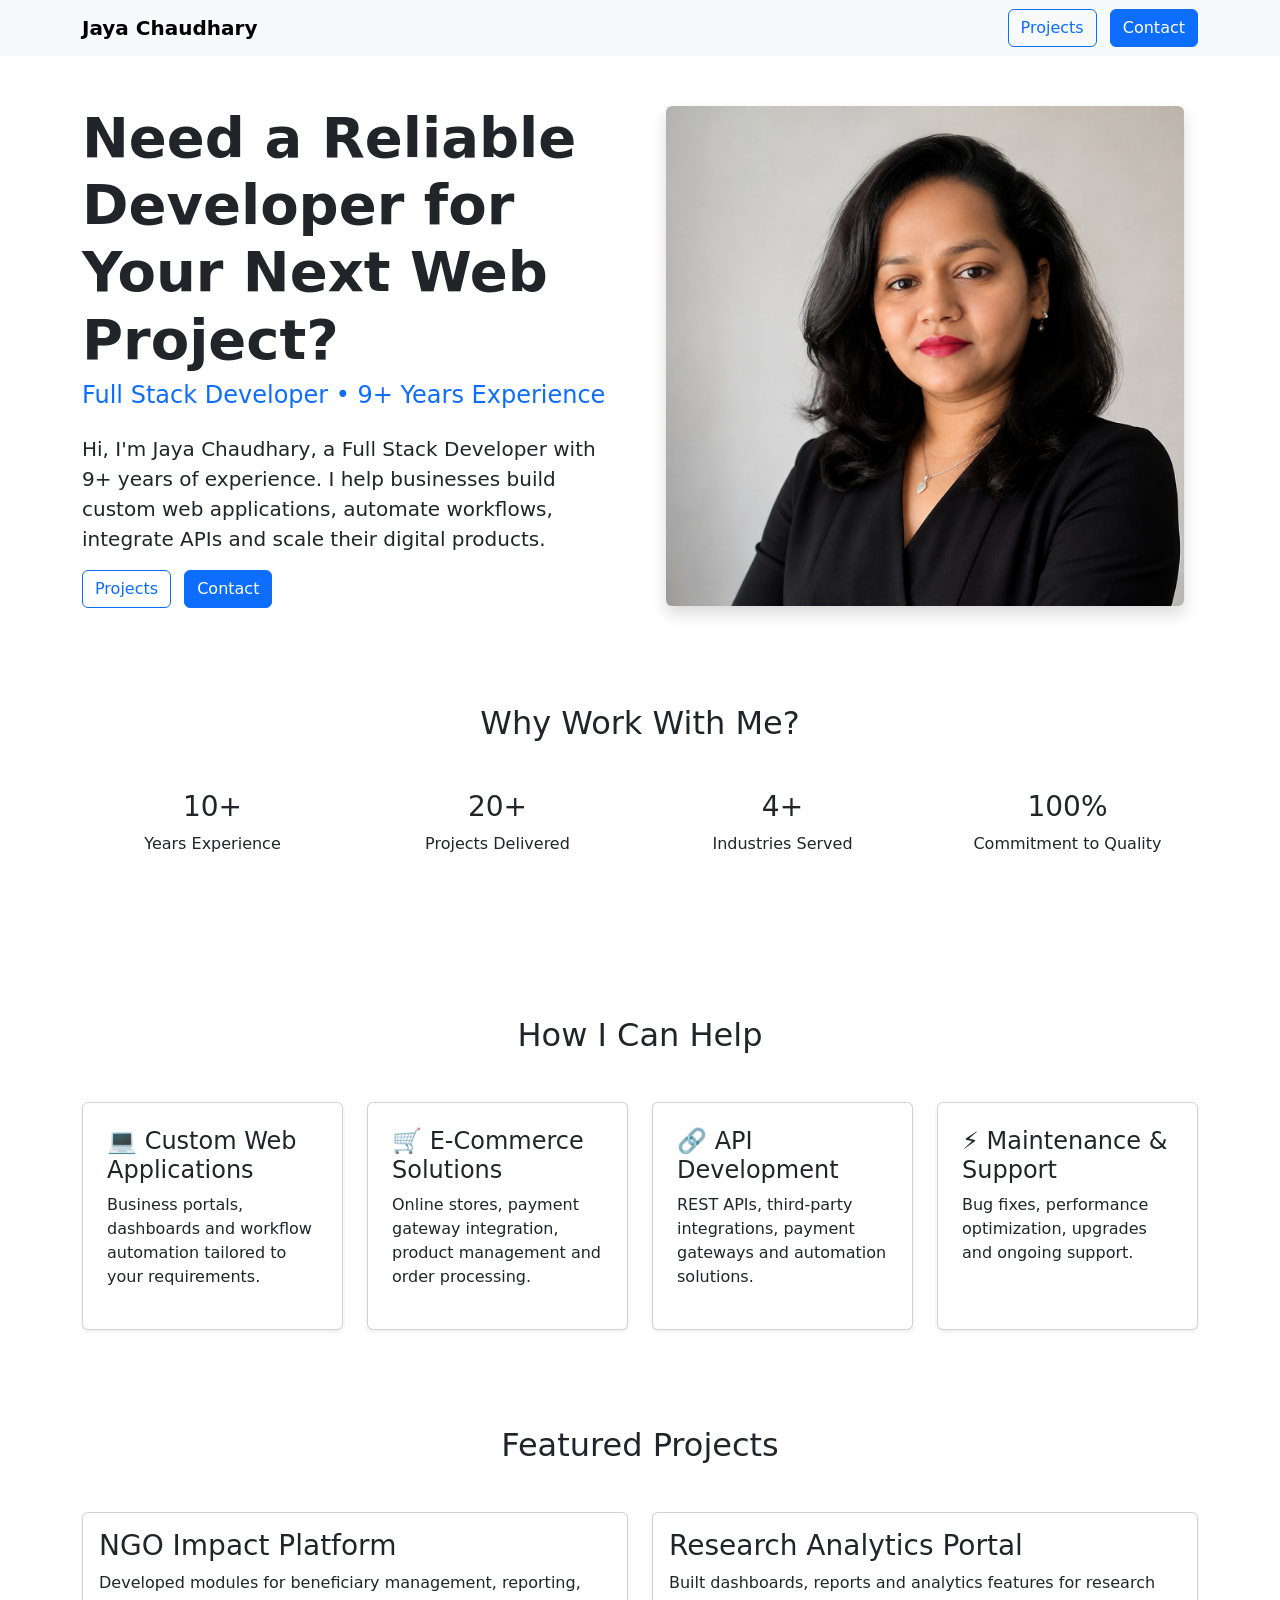
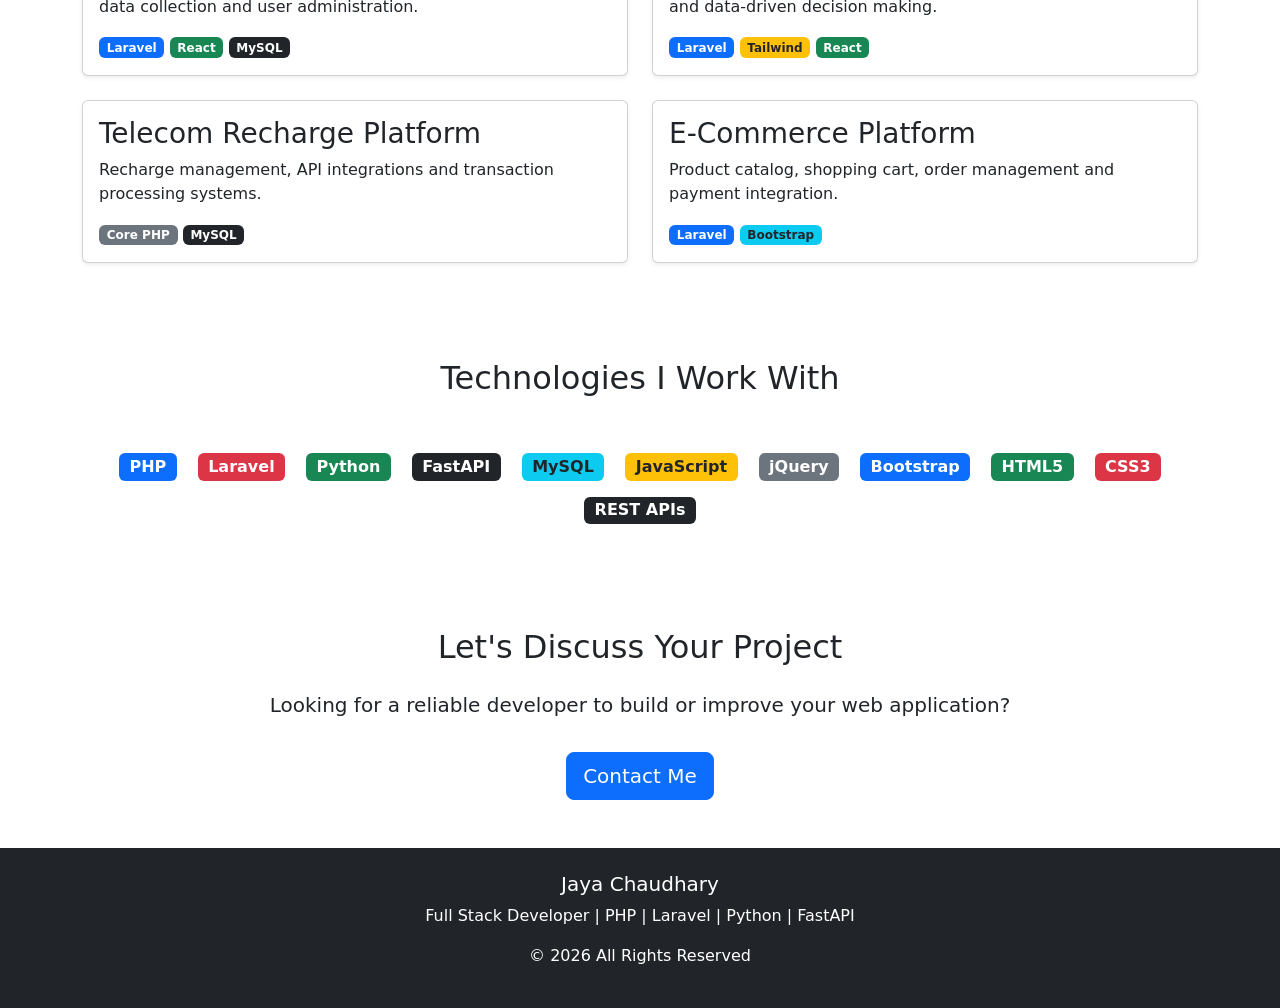
==== index.html @ efd4e8b3 "Update index.html" ====
<!DOCTYPE html>
<html>
<head>

    <title>Jaya Chaudhary</title>

    <link href="https://cdn.jsdelivr.net/npm/bootstrap@5.3.7/dist/css/bootstrap.min.css" rel="stylesheet">

</head>

<body>

<nav class="navbar navbar-expand-lg navbar-light bg-light">
    <div class="container">

        <a class="navbar-brand fw-bold" href="#">
            Jaya Chaudhary
        </a>

        <div>
            <a class="btn btn-outline-primary me-2">
                Projects
            </a>

            <a class="btn btn-primary">
                Contact
            </a>
        </div>

    </div>
</nav>


<section class="container py-5">

    <div class="row align-items-center">

        <div class="col-md-6">

            <h1 class="display-4 fw-bold">
                Need a Reliable Developer for Your Next Web Project?
            </h1>
            <h4 class="text-primary mb-3">
                Full Stack Developer • 9+ Years Experience
            </h4>
            <p class="lead mt-4">
                Hi, I'm Jaya Chaudhary, a Full Stack Developer with 9+ years of experience.
                I help businesses build custom web applications, automate workflows,
                integrate APIs and scale their digital products.
            </p>

            <div>
            <a class="btn btn-outline-primary me-2" href="projects.html">Projects</a>
            <a class="btn btn-primary" href="https://wa.me/918285559359?text=Hello%20I%20want%20to%20connect" target="_blank">Contact</a>
        </div>

        </div>

        <div class="col-md-6 text-center">

            <img
                src="/images/profile-photo.png"
                class="img-fluid rounded shadow"
                style="max-height:500px;"
            >

        </div>

    </div>

</section>

<section class="container py-5">

    <h2 class="text-center mb-5">
        Why Work With Me?
    </h2>

    <div class="row text-center">

        <div class="col-md-3">
            <h3>10+</h3>
            <p>Years Experience</p>
        </div>

        <div class="col-md-3">
            <h3>20+</h3>
            <p>Projects Delivered</p>
        </div>

        <div class="col-md-3">
            <h3>4+</h3>
            <p>Industries Served</p>
        </div>

        <div class="col-md-3">
            <h3>100%</h3>
            <p>Commitment to Quality</p>
        </div>

    </div>

</section>

<section class="container py-5 mt-5">

    <h2 class="text-center mb-5">
        How I Can Help
    </h2>

    <div class="row g-4">

        <div class="col-md-3">
            <div class="card h-100 shadow-sm">
                <div class="card-body p-4">
                    <h4>💻 Custom Web Applications</h4>

                    <p>
                        Business portals, dashboards and workflow automation
                        tailored to your requirements.
                    </p>
                </div>
            </div>
        </div>

        <div class="col-md-3">
            <div class="card h-100 shadow-sm">
                <div class="card-body p-4">
                    <h4>🛒 E-Commerce Solutions</h4>

                    <p>
                        Online stores, payment gateway integration,
                        product management and order processing.
                    </p>
                </div>
            </div>
        </div>

        <div class="col-md-3">
            <div class="card h-100 shadow-sm">
                <div class="card-body p-4">
                    <h4>🔗 API Development</h4>

                    <p>
                        REST APIs, third-party integrations,
                        payment gateways and automation solutions.
                    </p>
                </div>
            </div>
        </div>

        <div class="col-md-3">
            <div class="card h-100 shadow-sm">
                <div class="card-body p-4">
                    <h4>⚡ Maintenance & Support</h4>

                    <p>
                        Bug fixes, performance optimization,
                        upgrades and ongoing support.
                    </p>
                </div>
            </div>
        </div>

    </div>

</section>

<section class="container py-5">

    <h2 class="text-center mb-5">
        Featured Projects
    </h2>

    <div class="row g-4">

        <div class="col-md-6">

            <div class="card shadow-sm h-100">

                <div class="card-body">

                    <h3>NGO Impact Platform</h3>

                    <p>
                        Developed modules for beneficiary management,
                        reporting, data collection and user administration.
                    </p>

                    <span class="badge bg-primary">Laravel</span>
                    <span class="badge bg-success">React</span>
                    <span class="badge bg-dark">MySQL</span>

                </div>

            </div>

        </div>

        <div class="col-md-6">

            <div class="card shadow-sm h-100">

                <div class="card-body">

                    <h3>Research Analytics Portal</h3>

                    <p>
                        Built dashboards, reports and analytics features
                        for research and data-driven decision making.
                    </p>

                    <span class="badge bg-primary">Laravel</span>
                    <span class="badge bg-warning text-dark">Tailwind</span>
                    <span class="badge bg-success">React</span>

                </div>

            </div>

        </div>

        <div class="col-md-6">

            <div class="card shadow-sm h-100">

                <div class="card-body">

                    <h3>Telecom Recharge Platform</h3>

                    <p>
                        Recharge management, API integrations
                        and transaction processing systems.
                    </p>

                    <span class="badge bg-secondary">Core PHP</span>
                    <span class="badge bg-dark">MySQL</span>

                </div>

            </div>

        </div>

        <div class="col-md-6">

            <div class="card shadow-sm h-100">

                <div class="card-body">

                    <h3>E-Commerce Platform</h3>

                    <p>
                        Product catalog, shopping cart,
                        order management and payment integration.
                    </p>

                    <span class="badge bg-primary">Laravel</span>
                    <span class="badge bg-info text-dark">Bootstrap</span>

                </div>

            </div>

        </div>

    </div>

</section>

<section class="container py-5">

    <h2 class="text-center mb-5">
        Technologies I Work With
    </h2>

    <div class="text-center">

        <span class="badge bg-primary fs-6 m-2">PHP</span>
        <span class="badge bg-danger fs-6 m-2">Laravel</span>
        <span class="badge bg-success fs-6 m-2">Python</span>
        <span class="badge bg-dark fs-6 m-2">FastAPI</span>
        <span class="badge bg-info text-dark fs-6 m-2">MySQL</span>
        <span class="badge bg-warning text-dark fs-6 m-2">JavaScript</span>
        <span class="badge bg-secondary fs-6 m-2">jQuery</span>
        <span class="badge bg-primary fs-6 m-2">Bootstrap</span>
        <span class="badge bg-success fs-6 m-2">HTML5</span>
        <span class="badge bg-danger fs-6 m-2">CSS3</span>
        <span class="badge bg-dark fs-6 m-2">REST APIs</span>

    </div>

</section>

<section class="container py-5">

    <div class="text-center">

        <h2 class="mb-4">
            Let's Discuss Your Project
        </h2>

        <p class="lead">
            Looking for a reliable developer to build or improve your web application?
        </p>

        <a href="https://wa.me/918285559359?text=Hello%20I%20want%20to%20connect" target="_blank"
           class="btn btn-primary btn-lg mt-3">
            Contact Me
        </a>

    </div>

</section>

<footer class="bg-dark text-white py-4">

    <div class="container text-center">

        <h5>Jaya Chaudhary</h5>

        <p>
            Full Stack Developer | PHP | Laravel | Python | FastAPI
        </p>

        <p>
            © 2026 All Rights Reserved
        </p>

    </div>

</footer>
</body>
</html>
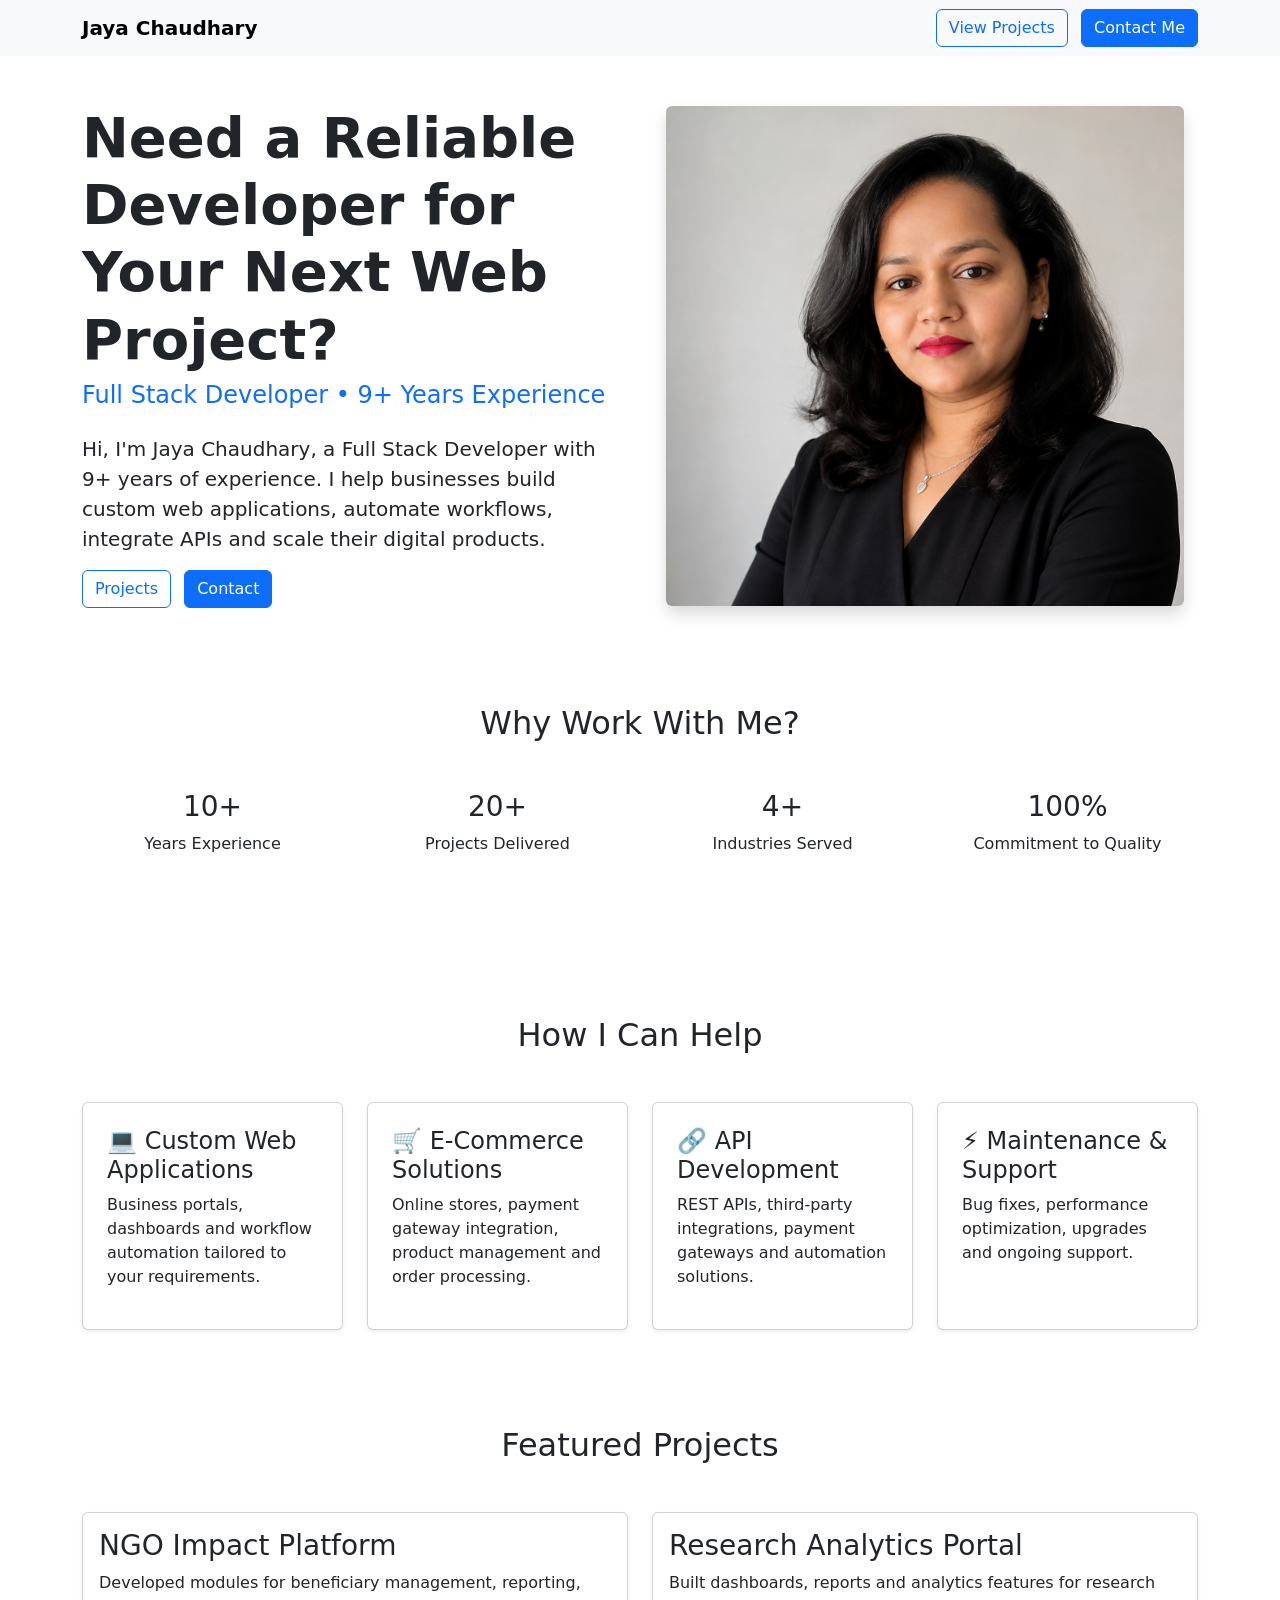
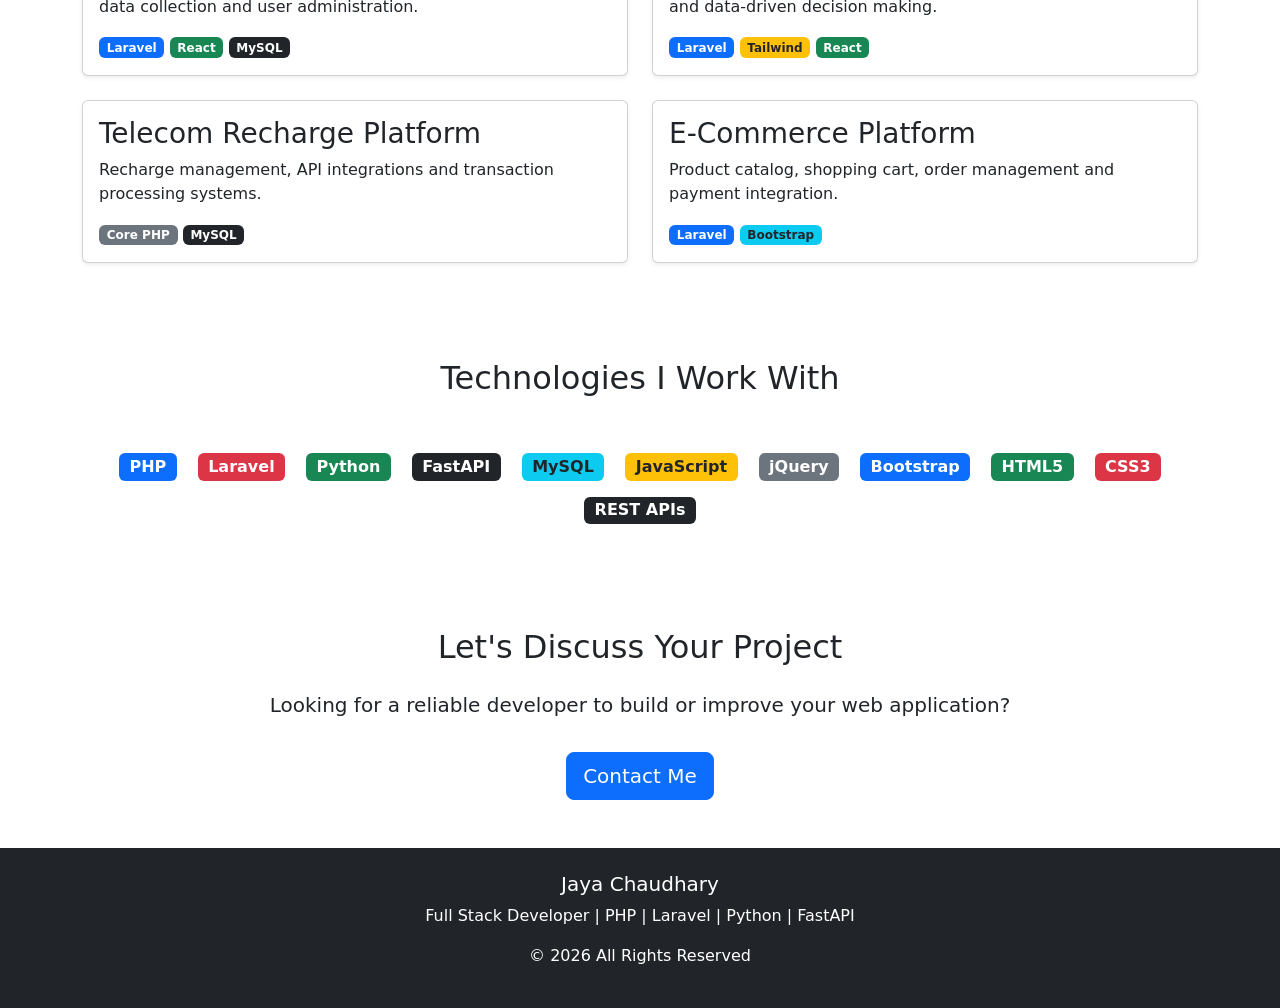
==== commit 1ccc2622: "Update button text for Projects and Contact links" ====
--- a/index.html
+++ b/index.html
@@ -18,12 +18,12 @@
         </a>
 
         <div>
-            <a class="btn btn-outline-primary me-2">
-                Projects
+            <a class="btn btn-outline-primary me-2" href="projects.html">
+                View Projects
             </a>
 
-            <a class="btn btn-primary">
-                Contact
+            <a class="btn btn-primary" href="https://wa.me/918285559359?text=Hello%20I%20want%20to%20connect" target="_blank">
+                Contact Me
             </a>
         </div>
 
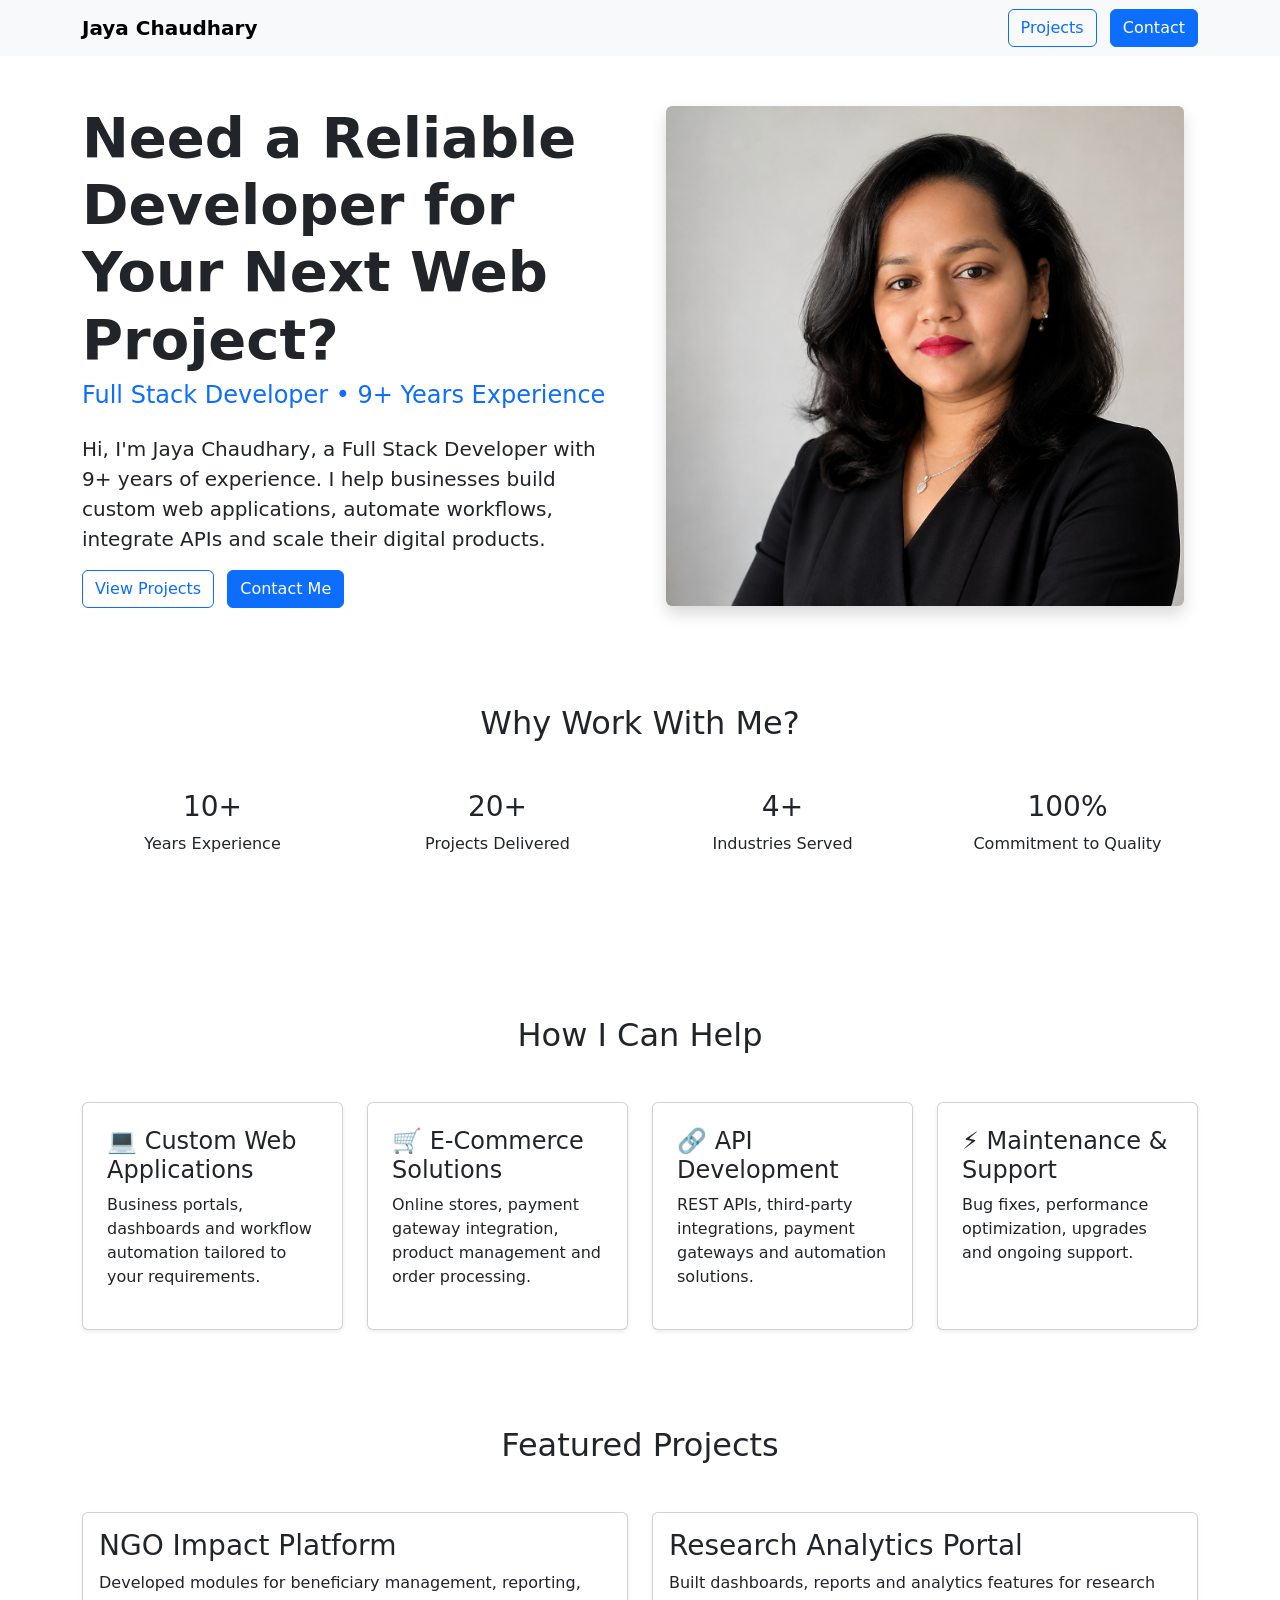
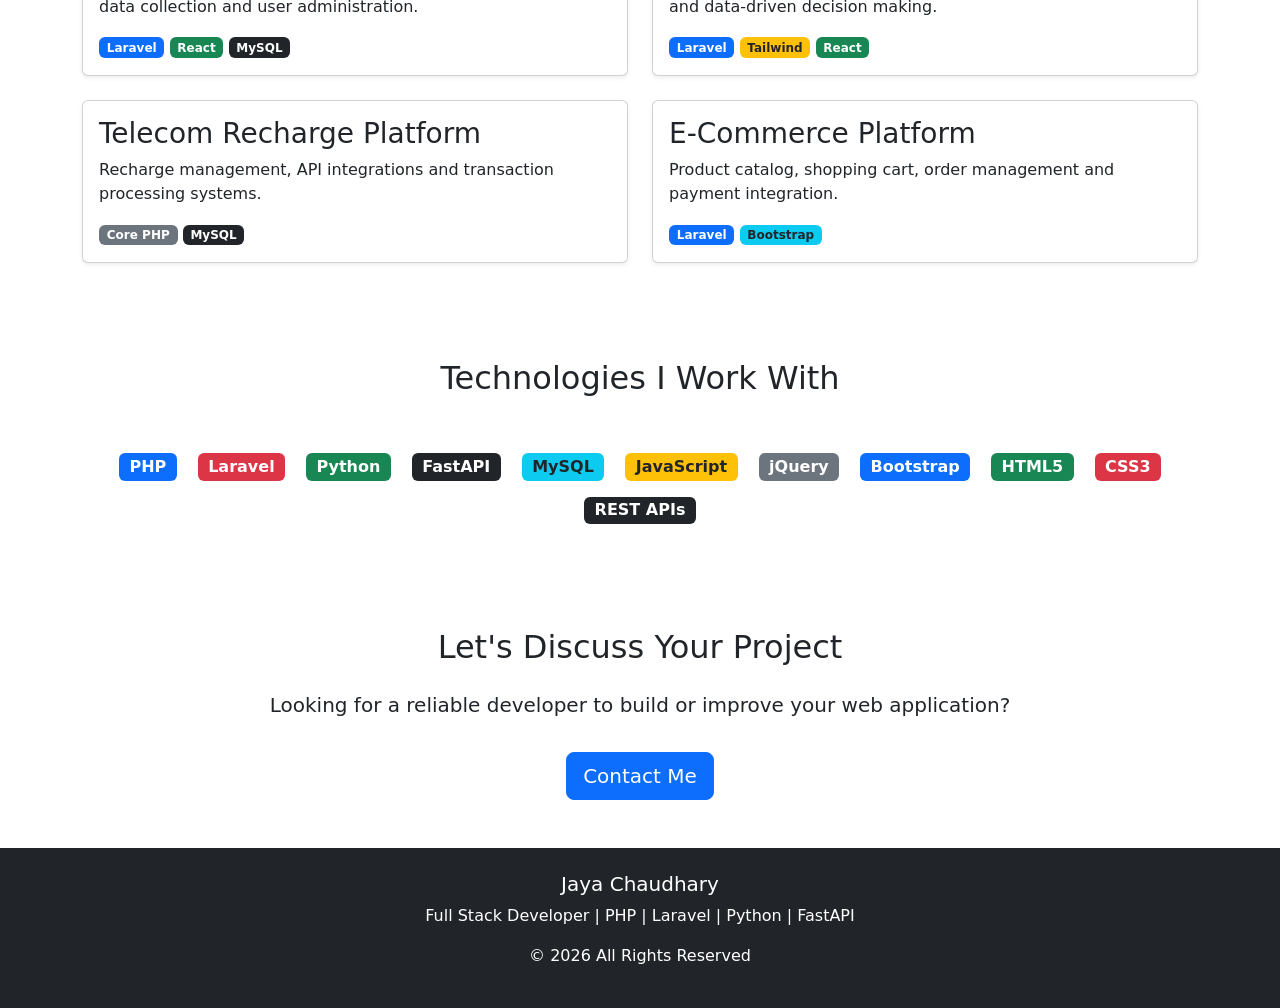
==== commit 6ac4164c: "Update button labels in index.html" ====
--- a/index.html
+++ b/index.html
@@ -19,11 +19,11 @@
 
         <div>
             <a class="btn btn-outline-primary me-2" href="projects.html">
-                View Projects
+                Projects
             </a>
 
             <a class="btn btn-primary" href="https://wa.me/918285559359?text=Hello%20I%20want%20to%20connect" target="_blank">
-                Contact Me
+                Contact
             </a>
         </div>
 
@@ -50,8 +50,8 @@
             </p>
 
             <div>
-            <a class="btn btn-outline-primary me-2" href="projects.html">Projects</a>
-            <a class="btn btn-primary" href="https://wa.me/918285559359?text=Hello%20I%20want%20to%20connect" target="_blank">Contact</a>
+            <a class="btn btn-outline-primary me-2" href="projects.html">View Projects</a>
+            <a class="btn btn-primary" href="https://wa.me/918285559359?text=Hello%20I%20want%20to%20connect" target="_blank">Contact Me</a>
         </div>
 
         </div>
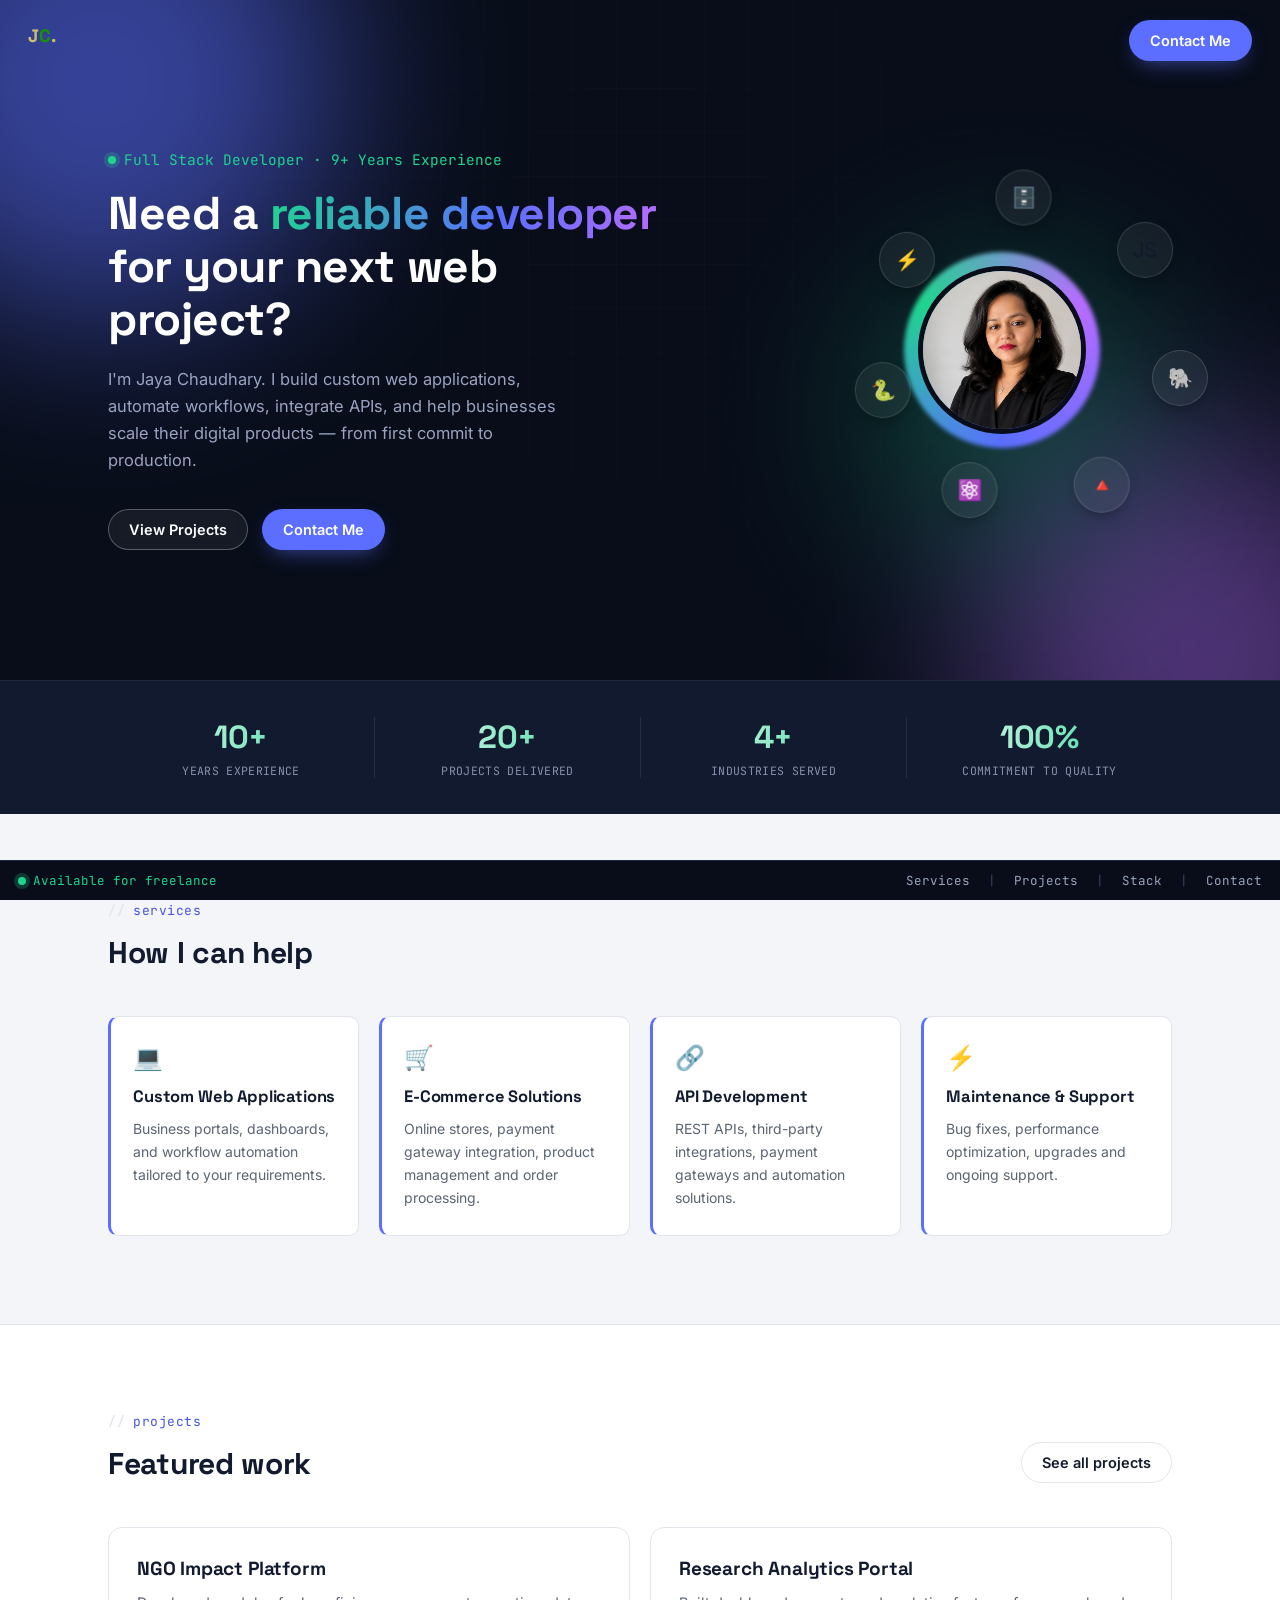
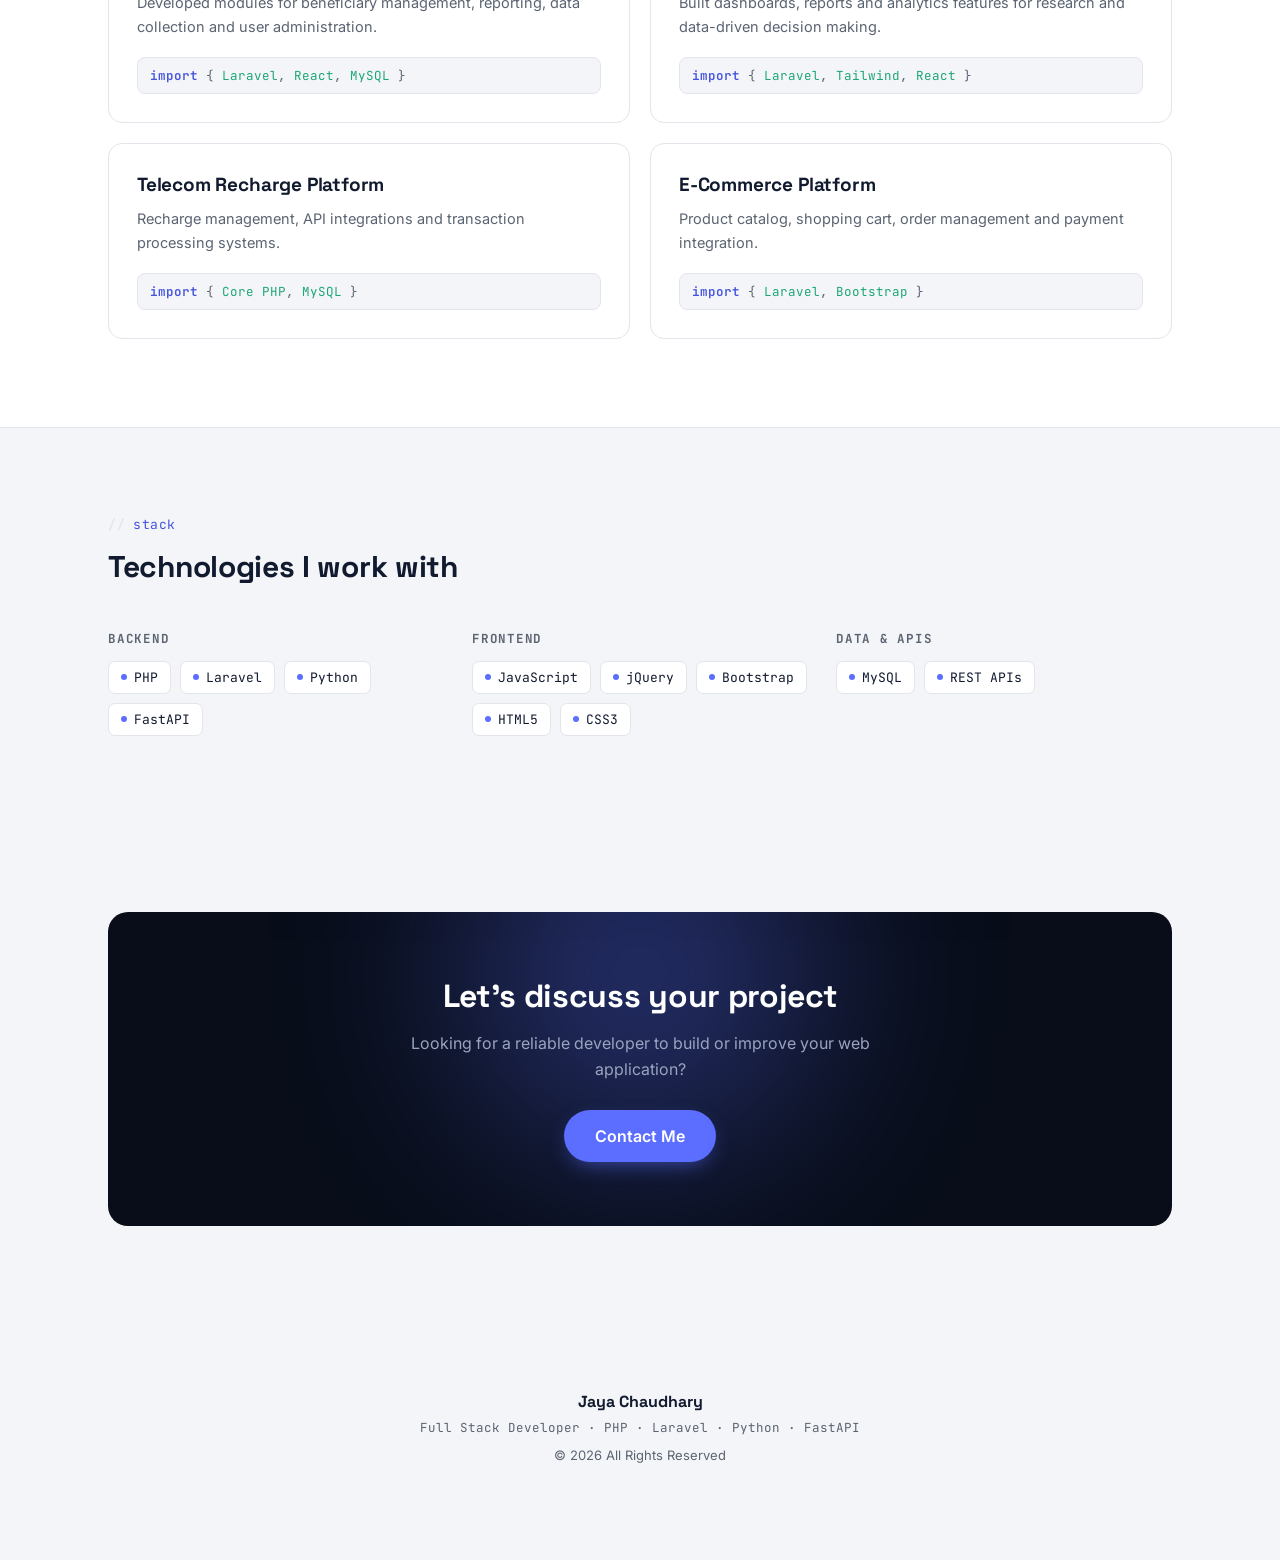
==== commit d49b089f: "Refactor index.html with updated structure and styles" ====
--- a/index.html
+++ b/index.html
@@ -1,334 +1,499 @@
- <!DOCTYPE html>
-<html>
+<!DOCTYPE html>
+<html lang="en">
 <head>
-
-    <title>Jaya Chaudhary</title>
-
-    <link href="https://cdn.jsdelivr.net/npm/bootstrap@5.3.7/dist/css/bootstrap.min.css" rel="stylesheet">
-
+<meta charset="UTF-8">
+<meta name="viewport" content="width=device-width, initial-scale=1.0">
+<title>Jaya Chaudhary — Full Stack Developer</title>
+<link rel="preconnect" href="https://fonts.googleapis.com">
+<link rel="preconnect" href="https://fonts.gstatic.com" crossorigin>
+<link href="https://fonts.googleapis.com/css2?family=Space+Grotesk:wght@400;500;600;700&family=Inter:wght@400;500;600;700&family=JetBrains+Mono:wght@400;500;600&display=swap" rel="stylesheet">
+<style>
+  :root{
+    --ink:#080D19;
+    --ink-soft:#111A2E;
+    --paper:#F4F5F8;
+    --panel:#FFFFFF;
+    --accent:#5B6EFF;
+    --accent-dim:#4453E0;
+    --accent2:#1FD48F;
+    --violet:#B76CFF;
+    --muted:#5B6472;
+    --border:#E3E5EC;
+    --code-key:#8FA0FF;
+    --code-str:#5CE0A6;
+    --radius:14px;
+  }
+  *{box-sizing:border-box;}
+  html{scroll-behavior:smooth;}
+  body{
+    margin:0; background:var(--paper); color:var(--ink-soft);
+    font-family:'Inter',sans-serif; padding-bottom:64px; overflow-x:hidden;
+  }
+  h1,h2,h3,h4{font-family:'Space Grotesk',sans-serif; margin:0; letter-spacing:-0.01em;}
+  p{margin:0; color:var(--muted); line-height:1.65;}
+  a{color:inherit; text-decoration:none;}
+  .mono{font-family:'JetBrains Mono',monospace;}
+  .wrap{max-width:1120px; margin:0 auto; padding:0 28px;}
+  .eyebrow{
+    font-family:'JetBrains Mono',monospace; font-size:13px; color:var(--accent-dim);
+    letter-spacing:.04em; display:flex; align-items:center; gap:8px; margin-bottom:14px;
+  }
+  .eyebrow::before{content:"//"; color:var(--border); font-weight:600;}
+  :focus-visible{outline:2px solid var(--accent); outline-offset:3px;}
+
+  /* reveal on scroll */
+  .reveal{opacity:0; transform:translateY(22px); transition:opacity .7s ease, transform .7s ease;}
+  .reveal.in{opacity:1; transform:translateY(0);}
+
+  /* ---------- top mark ---------- */
+  .top-mark{
+    position:fixed; top:24px; left:28px; z-index:40; font-family:'Space Grotesk',sans-serif;
+    font-weight:700; font-size:18px; color:#fff; mix-blend-mode:difference;
+  }
+  .top-mark span{color:var(--accent2);}
+  .top-cta{position:fixed; top:20px; right:28px; z-index:40;}
+  .btn{
+    display:inline-flex; align-items:center; gap:8px; font-family:'Inter',sans-serif;
+    font-weight:600; font-size:14.5px; padding:11px 20px; border-radius:999px;
+    border:1.5px solid transparent; cursor:pointer;
+    transition:transform .15s ease, box-shadow .15s ease, background .15s ease, border-color .15s ease;
+  }
+  .btn-primary{background:var(--accent); color:#fff; box-shadow:0 8px 22px -8px rgba(91,110,255,.65);}
+  .btn-primary:hover{background:var(--accent-dim); transform:translateY(-2px);}
+  .btn-outline{border-color:rgba(255,255,255,.28); background:rgba(255,255,255,.06); color:#fff; backdrop-filter:blur(6px);}
+  .btn-outline:hover{border-color:var(--accent2); color:var(--accent2); transform:translateY(-2px);}
+  .btn-lg{padding:15px 30px; font-size:16px;}
+
+  /* ---------- hero (dark, gradient mesh) ---------- */
+  .hero{
+    position:relative; padding:150px 0 130px; background:var(--ink); overflow:hidden;
+  }
+  .blob{position:absolute; border-radius:50%; filter:blur(90px); opacity:.55; pointer-events:none;}
+  .blob-1{width:480px; height:480px; background:var(--accent); top:-160px; left:-140px;}
+  .blob-2{width:420px; height:420px; background:var(--violet); bottom:-180px; right:-120px; opacity:.4;}
+  .blob-3{width:280px; height:280px; background:var(--accent2); top:40%; right:10%; opacity:.28;}
+  .grid-overlay{
+    position:absolute; inset:0; opacity:.35;
+    background-image:linear-gradient(rgba(255,255,255,.045) 1px, transparent 1px),
+                      linear-gradient(90deg, rgba(255,255,255,.045) 1px, transparent 1px);
+    background-size:44px 44px;
+    mask-image:radial-gradient(circle at 50% 30%, #000 0%, transparent 70%);
+  }
+  .hero-grid{position:relative; z-index:2; display:grid; grid-template-columns:1fr auto; gap:56px; align-items:center;}
+  .hero .role{
+    font-family:'JetBrains Mono',monospace; font-size:14.5px; color:var(--accent2);
+    margin-bottom:18px; display:flex; align-items:center; gap:8px;
+  }
+  .dot-live{width:8px; height:8px; border-radius:50%; background:var(--accent2); box-shadow:0 0 0 4px rgba(31,212,143,.22);}
+  .hero h1{font-size:46px; line-height:1.15; font-weight:700; color:#fff; max-width:560px;}
+  .hero h1 .grad{
+    background:linear-gradient(100deg, var(--accent2), var(--accent) 60%, var(--violet));
+    -webkit-background-clip:text; background-clip:text; color:transparent;
+  }
+  .hero p.lead{font-size:16.5px; max-width:460px; margin-top:20px; color:#9AA4C2;}
+  .hero-ctas{display:flex; gap:14px; margin-top:34px;}
+
+  /* orbit avatar */
+  .orbit-wrap{position:relative; width:340px; height:340px; display:flex; align-items:center; justify-content:center;}
+  .avatar-core{position:relative; width:168px; height:168px; z-index:3;}
+  .avatar-glow{
+    position:absolute; inset:-14px; border-radius:50%;
+    background:conic-gradient(from 180deg, var(--accent), var(--accent2), var(--violet), var(--accent));
+    filter:blur(2px); animation:hueSpin 8s linear infinite;
+  }
+  @keyframes hueSpin{ to{ transform:rotate(360deg); } }
+  .avatar-core img{
+    position:relative; width:100%; height:100%; border-radius:50%; object-fit:cover; display:block;
+    border:5px solid var(--ink); z-index:2;
+  }
+  .orbit-ring{
+    position:absolute; inset:0; animation:spin 26s linear infinite;
+    transition:animation-duration .4s ease;
+  }
+  @keyframes spin{ to{ transform:rotate(360deg); } }
+  .icon-slot{
+    position:absolute; top:50%; left:50%; width:0; height:0;
+    --radius:150px;
+    transform:translate(-50%,-50%) rotate(var(--angle)) translateX(var(--radius));
+    transition:transform .4s ease;
+  }
+  .icon-inner{
+    transform:rotate(calc(-1 * var(--angle)));
+    animation:spinReverse 26s linear infinite;
+    transition:animation-duration .4s ease;
+  }
+  @keyframes spinReverse{ to{ transform:rotate(calc(-1 * var(--angle) - 360deg)); } }
+  .chip-badge{
+    width:56px; height:56px; border-radius:50%;
+    background:rgba(255,255,255,.06); border:1px solid rgba(255,255,255,.14);
+    backdrop-filter:blur(8px);
+    display:flex; align-items:center; justify-content:center; flex-direction:column;
+    font-size:20px; box-shadow:0 8px 18px -8px rgba(0,0,0,.5);
+    transition:transform .25s ease, background .25s ease, box-shadow .25s ease;
+    position:relative;
+  }
+  .chip-badge .tag{
+    position:absolute; bottom:-22px; left:50%; transform:translateX(-50%);
+    font-family:'JetBrains Mono',monospace; font-size:10px; color:#9AA4C2;
+    white-space:nowrap; opacity:0; transition:opacity .2s ease;
+  }
+  .chip-badge:hover{
+    transform:scale(1.18); background:rgba(255,255,255,.14);
+    box-shadow:0 0 24px -4px var(--accent2);
+  }
+  .chip-badge:hover .tag{opacity:1;}
+
+  .orbit-wrap:hover .orbit-ring{animation-duration:9s;}
+  .orbit-wrap:hover .icon-inner{animation-duration:9s;}
+  .orbit-wrap:hover .icon-slot{--radius:172px;}
+  .orbit-wrap:hover .avatar-glow{animation-duration:3s;}
+
+  /* ---------- stats ---------- */
+  .stats{background:var(--ink-soft); border-top:1px solid rgba(255,255,255,.06);}
+  .stats .wrap{display:grid; grid-template-columns:repeat(4,1fr); padding:36px 28px;}
+  .stat{text-align:center; padding:0 12px; border-left:1px solid rgba(255,255,255,.09);}
+  .stat:first-child{border-left:none;}
+  .stat h3{font-size:32px; background:linear-gradient(100deg,#fff,var(--accent2)); -webkit-background-clip:text; background-clip:text; color:transparent;}
+  .stat .label{font-family:'JetBrains Mono',monospace; font-size:11.5px; color:#8891AC; margin-top:6px; letter-spacing:.03em;}
+
+  /* ---------- sections generic ---------- */
+  section.block{padding:88px 0;}
+  .block-head{display:flex; justify-content:space-between; align-items:flex-end; margin-bottom:44px; gap:20px; flex-wrap:wrap;}
+  .block-head h2{font-size:30px;}
+
+  /* services */
+  .services-grid{display:grid; grid-template-columns:repeat(4,1fr); gap:20px;}
+  .service-card{
+    background:var(--panel); border:1px solid var(--border); border-left:3px solid var(--accent);
+    border-radius:10px; padding:26px 22px; transition:transform .22s ease, box-shadow .22s ease, border-color .22s ease;
+  }
+  .service-card:hover{transform:translateY(-6px); box-shadow:0 20px 34px -18px rgba(74,92,255,.35); border-left-color:var(--accent2);}
+  .service-card .icon{font-size:24px; margin-bottom:14px; display:block;}
+  .service-card h4{font-size:16.5px; margin-bottom:10px;}
+  .service-card p{font-size:14px;}
+
+  /* projects */
+  .projects-grid{display:grid; grid-template-columns:repeat(2,1fr); gap:20px;}
+  .project-card{
+    background:var(--panel); border:1px solid var(--border); border-radius:var(--radius);
+    padding:28px; transition:transform .22s ease, box-shadow .22s ease;
+  }
+  .project-card:hover{transform:translateY(-6px); box-shadow:0 22px 38px -18px rgba(11,18,32,.25);}
+  .project-card h3{font-size:19px; margin-bottom:10px;}
+  .project-card p{font-size:14.5px; margin-bottom:18px;}
+  .import-line{
+    font-family:'JetBrains Mono',monospace; font-size:12.5px; color:var(--muted);
+    background:var(--paper); border:1px solid var(--border); border-radius:8px;
+    padding:9px 12px; overflow-x:auto; white-space:nowrap;
+  }
+  .import-line .kw{color:var(--accent-dim); font-weight:600;}
+  .import-line .mod{color:#1CA672;}
+
+  /* stack */
+  .stack-groups{display:grid; grid-template-columns:repeat(3,1fr); gap:28px;}
+  .stack-group h4{
+    font-family:'JetBrains Mono',monospace; font-size:12.5px; color:var(--muted);
+    text-transform:uppercase; letter-spacing:.06em; margin-bottom:14px;
+  }
+  .chip-row{display:flex; flex-wrap:wrap; gap:9px;}
+  .chip{
+    font-family:'JetBrains Mono',monospace; font-size:13px;
+    background:var(--panel); border:1px solid var(--border); border-radius:7px;
+    padding:7px 12px; display:flex; align-items:center; gap:7px;
+    transition:transform .18s ease, border-color .18s ease;
+  }
+  .chip:hover{transform:translateY(-3px); border-color:var(--accent);}
+  .chip::before{content:""; width:6px; height:6px; border-radius:50%; background:var(--accent);}
+
+  /* cta */
+  .cta-block{
+    position:relative; background:var(--ink); border-radius:20px; padding:64px 48px; text-align:center; overflow:hidden;
+  }
+  .cta-block::before{
+    content:""; position:absolute; width:360px; height:360px; border-radius:50%;
+    background:var(--accent); filter:blur(100px); opacity:.35; top:-120px; left:50%; transform:translateX(-50%);
+  }
+  .cta-block h2{position:relative; color:#fff; font-size:32px; max-width:560px; margin:0 auto 14px;}
+  .cta-block p{position:relative; color:#9AA4BE; max-width:460px; margin:0 auto;}
+  .cta-block .btn-primary{position:relative; margin-top:28px;}
+
+  /* footer */
+  footer{padding:50px 0 30px; text-align:center;}
+  footer h5{font-family:'Space Grotesk',sans-serif; font-size:16px; margin-bottom:6px;}
+  footer p{font-size:13px; color:var(--muted);}
+  footer .stack-line{font-family:'JetBrains Mono',monospace; font-size:12.5px; margin:6px 0;}
+
+  /* ---------- status bar ---------- */
+  .status-bar{
+    position:fixed; bottom:0; left:0; right:0; z-index:50; background:var(--ink); color:#C7CEE0;
+    display:flex; align-items:center; justify-content:space-between; padding:0 18px; height:40px;
+    font-family:'JetBrains Mono',monospace; font-size:12.5px; border-top:1px solid #1C2740;
+  }
+  .status-left, .status-right{display:flex; align-items:center; gap:18px;}
+  .status-left .live{display:flex; align-items:center; gap:7px; color:var(--accent2);}
+  .status-bar a{color:#9AA4BE; transition:color .15s ease;}
+  .status-bar a:hover{color:#fff;}
+  .status-sep{color:#334063;}
+
+  /* ---------- responsive ---------- */
+  @media (max-width: 900px){
+    .hero-grid{grid-template-columns:1fr; gap:60px; text-align:center;}
+    .hero h1{max-width:100%;}
+    .hero p.lead{margin-left:auto; margin-right:auto;}
+    .hero-ctas{justify-content:center;}
+    .orbit-wrap{margin:0 auto;}
+  }
+  @media (max-width: 860px){
+    .top-mark{top:16px; left:16px; font-size:16px;}
+    .top-cta{top:14px; right:16px;}
+    .top-cta .btn{padding:9px 14px; font-size:13px;}
+    .hero{padding:110px 0 70px;}
+    .hero h1{font-size:32px;}
+    .orbit-wrap{width:280px; height:280px;}
+    .avatar-core{width:130px; height:130px;}
+    .icon-slot{--radius:118px;}
+    .orbit-wrap:hover .icon-slot{--radius:132px;}
+    .chip-badge{width:46px; height:46px; font-size:16px;}
+    .stats .wrap{grid-template-columns:repeat(2,1fr); row-gap:24px;}
+    .stat:nth-child(3){border-left:none;}
+    .services-grid{grid-template-columns:1fr 1fr;}
+    .projects-grid{grid-template-columns:1fr;}
+    .stack-groups{grid-template-columns:1fr; gap:20px;}
+    .cta-block{padding:44px 24px;}
+    .status-bar{font-size:11px; padding:0 12px; gap:8px;}
+    .status-left{gap:10px;}
+    .status-right{gap:10px;}
+    .status-right .hide-mobile{display:none;}
+  }
+  @media (max-width: 520px){
+    .services-grid{grid-template-columns:1fr;}
+  }
+  @media (prefers-reduced-motion: reduce){
+    *{animation:none !important; transition:none !important;}
+  }
+</style>
 </head>
-
 <body>
 
-<nav class="navbar navbar-expand-lg navbar-light bg-light">
-    <div class="container">
-
-        <a class="navbar-brand fw-bold" href="#">
-            Jaya Chaudhary
-        </a>
-
-        <div>
-            <a class="btn btn-outline-primary me-2" href="projects.html">
-                Projects
-            </a>
-
-            <a class="btn btn-primary" href="https://wa.me/918285559359?text=Hello%20I%20want%20to%20connect" target="_blank">
-                Contact
-            </a>
-        </div>
-
-    </div>
-</nav>
-
-
-<section class="container py-5">
-
-    <div class="row align-items-center">
-
-        <div class="col-md-6">
-
-            <h1 class="display-4 fw-bold">
-                Need a Reliable Developer for Your Next Web Project?
-            </h1>
-            <h4 class="text-primary mb-3">
-                Full Stack Developer • 9+ Years Experience
-            </h4>
-            <p class="lead mt-4">
-                Hi, I'm Jaya Chaudhary, a Full Stack Developer with 9+ years of experience.
-                I help businesses build custom web applications, automate workflows,
-                integrate APIs and scale their digital products.
-            </p>
-
-            <div>
-            <a class="btn btn-outline-primary me-2" href="projects.html">View Projects</a>
-            <a class="btn btn-primary" href="https://wa.me/918285559359?text=Hello%20I%20want%20to%20connect" target="_blank">Contact Me</a>
-        </div>
-
-        </div>
-
-        <div class="col-md-6 text-center">
-
-            <img
-                src="/images/profile-photo.png"
-                class="img-fluid rounded shadow"
-                style="max-height:500px;"
-            >
-
-        </div>
-
-    </div>
-
-</section>
-
-<section class="container py-5">
-
-    <h2 class="text-center mb-5">
-        Why Work With Me?
-    </h2>
-
-    <div class="row text-center">
-
-        <div class="col-md-3">
-            <h3>10+</h3>
-            <p>Years Experience</p>
-        </div>
-
-        <div class="col-md-3">
-            <h3>20+</h3>
-            <p>Projects Delivered</p>
-        </div>
-
-        <div class="col-md-3">
-            <h3>4+</h3>
-            <p>Industries Served</p>
-        </div>
-
-        <div class="col-md-3">
-            <h3>100%</h3>
-            <p>Commitment to Quality</p>
-        </div>
-
-    </div>
-
-</section>
-
-<section class="container py-5 mt-5">
-
-    <h2 class="text-center mb-5">
-        How I Can Help
-    </h2>
-
-    <div class="row g-4">
-
-        <div class="col-md-3">
-            <div class="card h-100 shadow-sm">
-                <div class="card-body p-4">
-                    <h4>💻 Custom Web Applications</h4>
-
-                    <p>
-                        Business portals, dashboards and workflow automation
-                        tailored to your requirements.
-                    </p>
-                </div>
-            </div>
-        </div>
-
-        <div class="col-md-3">
-            <div class="card h-100 shadow-sm">
-                <div class="card-body p-4">
-                    <h4>🛒 E-Commerce Solutions</h4>
-
-                    <p>
-                        Online stores, payment gateway integration,
-                        product management and order processing.
-                    </p>
-                </div>
-            </div>
-        </div>
-
-        <div class="col-md-3">
-            <div class="card h-100 shadow-sm">
-                <div class="card-body p-4">
-                    <h4>🔗 API Development</h4>
-
-                    <p>
-                        REST APIs, third-party integrations,
-                        payment gateways and automation solutions.
-                    </p>
-                </div>
-            </div>
-        </div>
-
-        <div class="col-md-3">
-            <div class="card h-100 shadow-sm">
-                <div class="card-body p-4">
-                    <h4>⚡ Maintenance & Support</h4>
-
-                    <p>
-                        Bug fixes, performance optimization,
-                        upgrades and ongoing support.
-                    </p>
-                </div>
-            </div>
-        </div>
-
-    </div>
-
-</section>
-
-<section class="container py-5">
-
-    <h2 class="text-center mb-5">
-        Featured Projects
-    </h2>
-
-    <div class="row g-4">
-
-        <div class="col-md-6">
-
-            <div class="card shadow-sm h-100">
-
-                <div class="card-body">
-
-                    <h3>NGO Impact Platform</h3>
-
-                    <p>
-                        Developed modules for beneficiary management,
-                        reporting, data collection and user administration.
-                    </p>
-
-                    <span class="badge bg-primary">Laravel</span>
-                    <span class="badge bg-success">React</span>
-                    <span class="badge bg-dark">MySQL</span>
-
-                </div>
-
-            </div>
-
-        </div>
-
-        <div class="col-md-6">
-
-            <div class="card shadow-sm h-100">
-
-                <div class="card-body">
-
-                    <h3>Research Analytics Portal</h3>
-
-                    <p>
-                        Built dashboards, reports and analytics features
-                        for research and data-driven decision making.
-                    </p>
-
-                    <span class="badge bg-primary">Laravel</span>
-                    <span class="badge bg-warning text-dark">Tailwind</span>
-                    <span class="badge bg-success">React</span>
-
-                </div>
-
-            </div>
-
-        </div>
-
-        <div class="col-md-6">
-
-            <div class="card shadow-sm h-100">
-
-                <div class="card-body">
-
-                    <h3>Telecom Recharge Platform</h3>
-
-                    <p>
-                        Recharge management, API integrations
-                        and transaction processing systems.
-                    </p>
-
-                    <span class="badge bg-secondary">Core PHP</span>
-                    <span class="badge bg-dark">MySQL</span>
-
-                </div>
-
-            </div>
-
-        </div>
-
-        <div class="col-md-6">
-
-            <div class="card shadow-sm h-100">
-
-                <div class="card-body">
-
-                    <h3>E-Commerce Platform</h3>
-
-                    <p>
-                        Product catalog, shopping cart,
-                        order management and payment integration.
-                    </p>
-
-                    <span class="badge bg-primary">Laravel</span>
-                    <span class="badge bg-info text-dark">Bootstrap</span>
-
-                </div>
-
-            </div>
-
-        </div>
-
-    </div>
-
-</section>
-
-<section class="container py-5">
-
-    <h2 class="text-center mb-5">
-        Technologies I Work With
-    </h2>
-
-    <div class="text-center">
-
-        <span class="badge bg-primary fs-6 m-2">PHP</span>
-        <span class="badge bg-danger fs-6 m-2">Laravel</span>
-        <span class="badge bg-success fs-6 m-2">Python</span>
-        <span class="badge bg-dark fs-6 m-2">FastAPI</span>
-        <span class="badge bg-info text-dark fs-6 m-2">MySQL</span>
-        <span class="badge bg-warning text-dark fs-6 m-2">JavaScript</span>
-        <span class="badge bg-secondary fs-6 m-2">jQuery</span>
-        <span class="badge bg-primary fs-6 m-2">Bootstrap</span>
-        <span class="badge bg-success fs-6 m-2">HTML5</span>
-        <span class="badge bg-danger fs-6 m-2">CSS3</span>
-        <span class="badge bg-dark fs-6 m-2">REST APIs</span>
-
-    </div>
-
-</section>
-
-<section class="container py-5">
-
-    <div class="text-center">
-
-        <h2 class="mb-4">
-            Let's Discuss Your Project
-        </h2>
-
-        <p class="lead">
-            Looking for a reliable developer to build or improve your web application?
-        </p>
-
-        <a href="https://wa.me/918285559359?text=Hello%20I%20want%20to%20connect" target="_blank"
-           class="btn btn-primary btn-lg mt-3">
-            Contact Me
-        </a>
-
-    </div>
-
-</section>
-
-<footer class="bg-dark text-white py-4">
-
-    <div class="container text-center">
-
-        <h5>Jaya Chaudhary</h5>
-
-        <p>
-            Full Stack Developer | PHP | Laravel | Python | FastAPI
-        </p>
-
-        <p>
-            © 2026 All Rights Reserved
-        </p>
-
-    </div>
-
+<div class="top-mark">J<span>C</span>.</div>
+<div class="top-cta">
+  <a class="btn btn-primary" href="https://wa.me/918285559359?text=Hello%20I%20want%20to%20connect" target="_blank">Contact Me</a>
+</div>
+
+<!-- HERO -->
+<section class="hero">
+  <div class="blob blob-1"></div>
+  <div class="blob blob-2"></div>
+  <div class="blob blob-3"></div>
+  <div class="grid-overlay"></div>
+
+  <div class="wrap hero-grid">
+    <div>
+      <div class="role"><span class="dot-live"></span>Full Stack Developer · 9+ Years Experience</div>
+      <h1>Need a <span class="grad">reliable developer</span> for your next web project?</h1>
+      <p class="lead">
+        I'm Jaya Chaudhary. I build custom web applications, automate workflows,
+        integrate APIs, and help businesses scale their digital products —
+        from first commit to production.
+      </p>
+      <div class="hero-ctas">
+        <a class="btn btn-outline" href="projects.html">View Projects</a>
+        <a class="btn btn-primary" href="https://wa.me/918285559359?text=Hello%20I%20want%20to%20connect" target="_blank">Contact Me</a>
+      </div>
+    </div>
+
+    <div class="orbit-wrap">
+      <div class="orbit-ring">
+        <div class="icon-slot" style="--angle:0deg;">
+          <div class="icon-inner"><div class="chip-badge">🐘<span class="tag">PHP</span></div></div>
+        </div>
+        <div class="icon-slot" style="--angle:51.4deg;">
+          <div class="icon-inner"><div class="chip-badge">🔺<span class="tag">Laravel</span></div></div>
+        </div>
+        <div class="icon-slot" style="--angle:102.8deg;">
+          <div class="icon-inner"><div class="chip-badge">⚛️<span class="tag">React</span></div></div>
+        </div>
+        <div class="icon-slot" style="--angle:154.2deg;">
+          <div class="icon-inner"><div class="chip-badge">🐍<span class="tag">Python</span></div></div>
+        </div>
+        <div class="icon-slot" style="--angle:205.6deg;">
+          <div class="icon-inner"><div class="chip-badge">⚡<span class="tag">FastAPI</span></div></div>
+        </div>
+        <div class="icon-slot" style="--angle:257deg;">
+          <div class="icon-inner"><div class="chip-badge">🗄️<span class="tag">MySQL</span></div></div>
+        </div>
+        <div class="icon-slot" style="--angle:308.4deg;">
+          <div class="icon-inner"><div class="chip-badge">JS<span class="tag">JavaScript</span></div></div>
+        </div>
+      </div>
+      <div class="avatar-core">
+        <div class="avatar-glow"></div>
+        <img src="/images/profile-photo.png" alt="Jaya Chaudhary">
+      </div>
+    </div>
+  </div>
+</section>
+
+<!-- STATS -->
+<section class="stats">
+  <div class="wrap">
+    <div class="stat"><h3>10+</h3><div class="label">YEARS EXPERIENCE</div></div>
+    <div class="stat"><h3>20+</h3><div class="label">PROJECTS DELIVERED</div></div>
+    <div class="stat"><h3>4+</h3><div class="label">INDUSTRIES SERVED</div></div>
+    <div class="stat"><h3>100%</h3><div class="label">COMMITMENT TO QUALITY</div></div>
+  </div>
+</section>
+
+<!-- SERVICES -->
+<section class="block reveal" id="services">
+  <div class="wrap">
+    <div class="block-head">
+      <div>
+        <div class="eyebrow">services</div>
+        <h2>How I can help</h2>
+      </div>
+    </div>
+    <div class="services-grid">
+      <div class="service-card">
+        <span class="icon">💻</span>
+        <h4>Custom Web Applications</h4>
+        <p>Business portals, dashboards, and workflow automation tailored to your requirements.</p>
+      </div>
+      <div class="service-card">
+        <span class="icon">🛒</span>
+        <h4>E-Commerce Solutions</h4>
+        <p>Online stores, payment gateway integration, product management and order processing.</p>
+      </div>
+      <div class="service-card">
+        <span class="icon">🔗</span>
+        <h4>API Development</h4>
+        <p>REST APIs, third-party integrations, payment gateways and automation solutions.</p>
+      </div>
+      <div class="service-card">
+        <span class="icon">⚡</span>
+        <h4>Maintenance & Support</h4>
+        <p>Bug fixes, performance optimization, upgrades and ongoing support.</p>
+      </div>
+    </div>
+  </div>
+</section>
+
+<!-- PROJECTS -->
+<section class="block reveal" id="projects" style="background:var(--panel); border-top:1px solid var(--border); border-bottom:1px solid var(--border);">
+  <div class="wrap">
+    <div class="block-head">
+      <div>
+        <div class="eyebrow">projects</div>
+        <h2>Featured work</h2>
+      </div>
+      <a class="btn btn-outline" style="border-color:var(--border); background:var(--panel); color:var(--ink-soft);" href="projects.html">See all projects</a>
+    </div>
+    <div class="projects-grid">
+      <div class="project-card">
+        <h3>NGO Impact Platform</h3>
+        <p>Developed modules for beneficiary management, reporting, data collection and user administration.</p>
+        <div class="import-line"><span class="kw">import</span> { <span class="mod">Laravel</span>, <span class="mod">React</span>, <span class="mod">MySQL</span> }</div>
+      </div>
+      <div class="project-card">
+        <h3>Research Analytics Portal</h3>
+        <p>Built dashboards, reports and analytics features for research and data-driven decision making.</p>
+        <div class="import-line"><span class="kw">import</span> { <span class="mod">Laravel</span>, <span class="mod">Tailwind</span>, <span class="mod">React</span> }</div>
+      </div>
+      <div class="project-card">
+        <h3>Telecom Recharge Platform</h3>
+        <p>Recharge management, API integrations and transaction processing systems.</p>
+        <div class="import-line"><span class="kw">import</span> { <span class="mod">Core PHP</span>, <span class="mod">MySQL</span> }</div>
+      </div>
+      <div class="project-card">
+        <h3>E-Commerce Platform</h3>
+        <p>Product catalog, shopping cart, order management and payment integration.</p>
+        <div class="import-line"><span class="kw">import</span> { <span class="mod">Laravel</span>, <span class="mod">Bootstrap</span> }</div>
+      </div>
+    </div>
+  </div>
+</section>
+
+<!-- STACK -->
+<section class="block reveal" id="stack">
+  <div class="wrap">
+    <div class="block-head">
+      <div>
+        <div class="eyebrow">stack</div>
+        <h2>Technologies I work with</h2>
+      </div>
+    </div>
+    <div class="stack-groups">
+      <div class="stack-group">
+        <h4>Backend</h4>
+        <div class="chip-row">
+          <span class="chip">PHP</span>
+          <span class="chip">Laravel</span>
+          <span class="chip">Python</span>
+          <span class="chip">FastAPI</span>
+        </div>
+      </div>
+      <div class="stack-group">
+        <h4>Frontend</h4>
+        <div class="chip-row">
+          <span class="chip">JavaScript</span>
+          <span class="chip">jQuery</span>
+          <span class="chip">Bootstrap</span>
+          <span class="chip">HTML5</span>
+          <span class="chip">CSS3</span>
+        </div>
+      </div>
+      <div class="stack-group">
+        <h4>Data & APIs</h4>
+        <div class="chip-row">
+          <span class="chip">MySQL</span>
+          <span class="chip">REST APIs</span>
+        </div>
+      </div>
+    </div>
+  </div>
+</section>
+
+<!-- CTA -->
+<section class="block reveal">
+  <div class="wrap">
+    <div class="cta-block">
+      <h2>Let's discuss your project</h2>
+      <p>Looking for a reliable developer to build or improve your web application?</p>
+      <a class="btn btn-primary btn-lg" href="https://wa.me/918285559359?text=Hello%20I%20want%20to%20connect" target="_blank">Contact Me</a>
+    </div>
+  </div>
+</section>
+
+<footer>
+  <div class="wrap">
+    <h5>Jaya Chaudhary</h5>
+    <p class="stack-line mono">Full Stack Developer · PHP · Laravel · Python · FastAPI</p>
+    <p>© 2026 All Rights Reserved</p>
+  </div>
 </footer>
+
+<!-- STATUS BAR (nav) -->
+<div class="status-bar">
+  <div class="status-left">
+    <span class="live"><span class="dot-live"></span>Available for freelance</span>
+  </div>
+  <div class="status-right">
+    <a href="#services" class="hide-mobile">Services</a>
+    <span class="status-sep hide-mobile">|</span>
+    <a href="#projects">Projects</a>
+    <span class="status-sep">|</span>
+    <a href="#stack" class="hide-mobile">Stack</a>
+    <span class="status-sep hide-mobile">|</span>
+    <a href="https://wa.me/918285559359?text=Hello%20I%20want%20to%20connect" target="_blank">Contact</a>
+  </div>
+</div>
+
+<script>
+  const io = new IntersectionObserver((entries) => {
+    entries.forEach(e => { if (e.isIntersecting) e.target.classList.add('in'); });
+  }, { threshold: 0.15 });
+  document.querySelectorAll('.reveal').forEach(el => io.observe(el));
+</script>
+
 </body>
 </html>
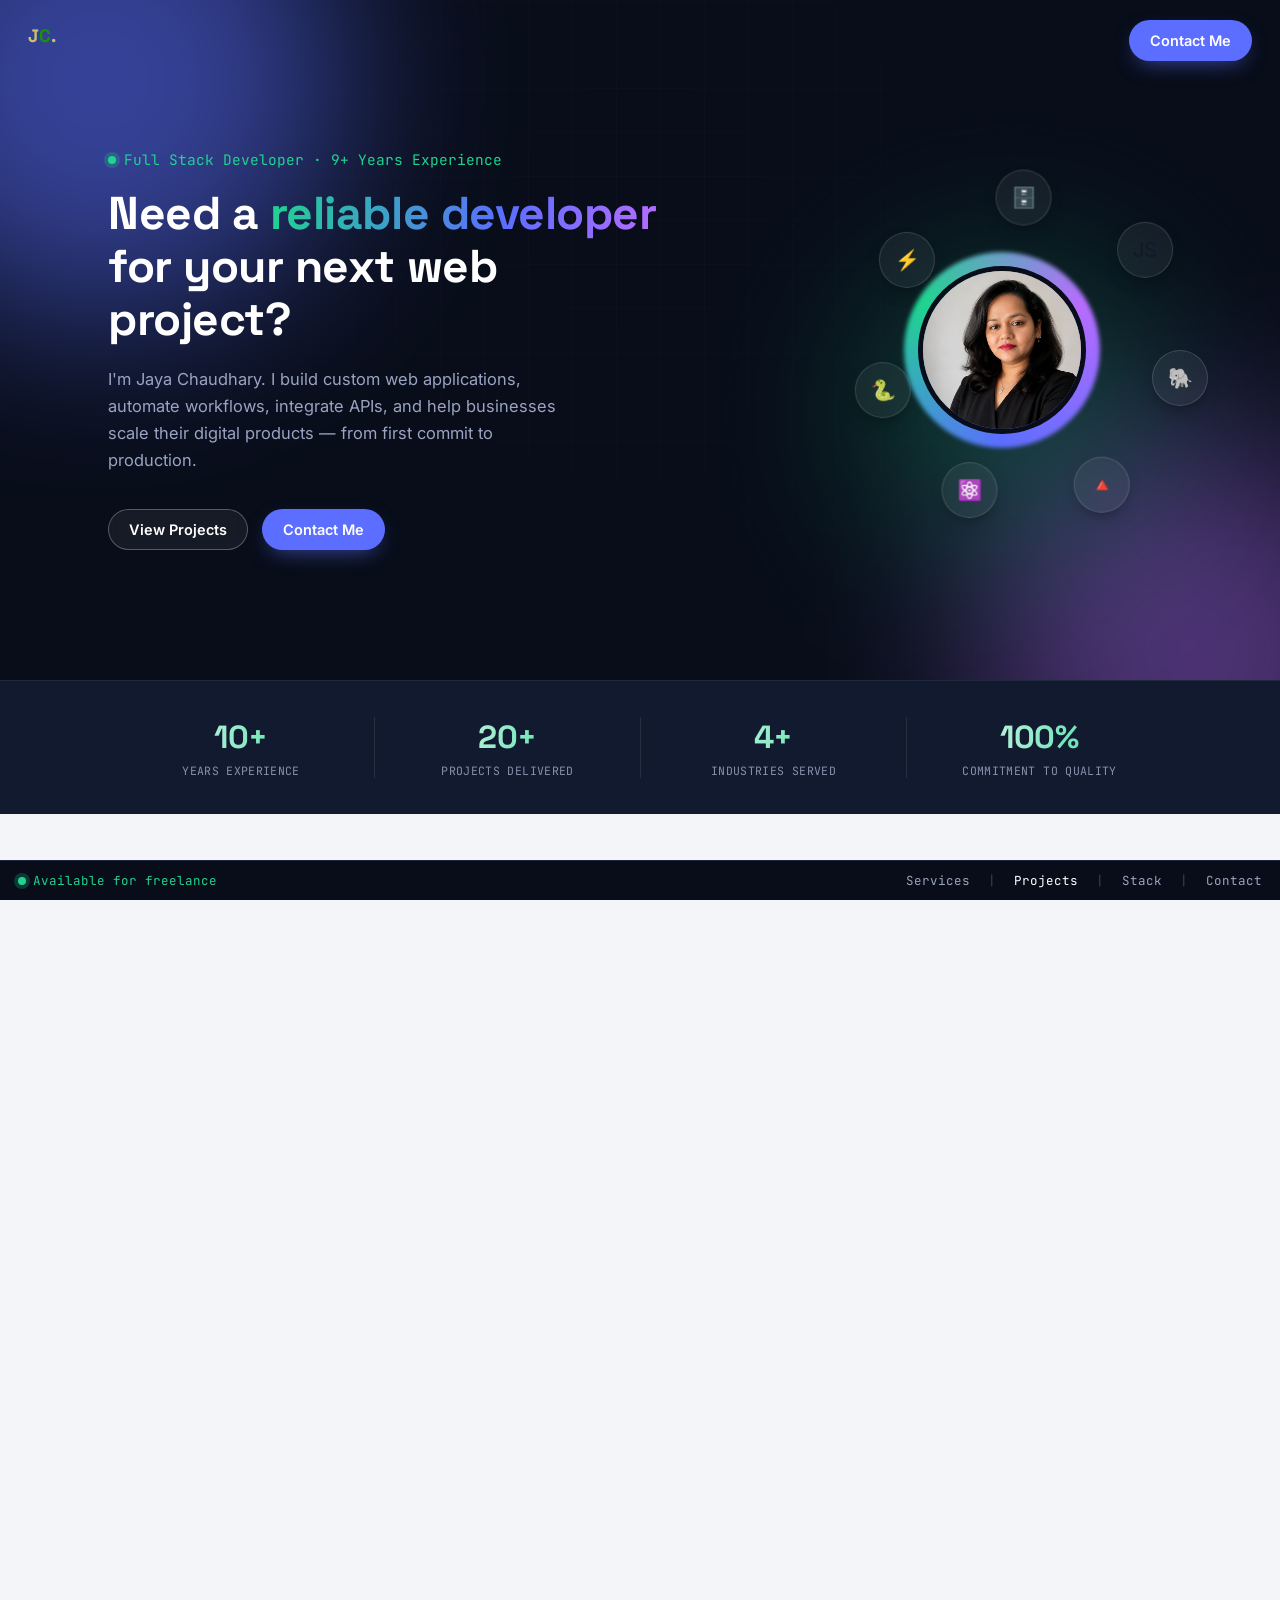
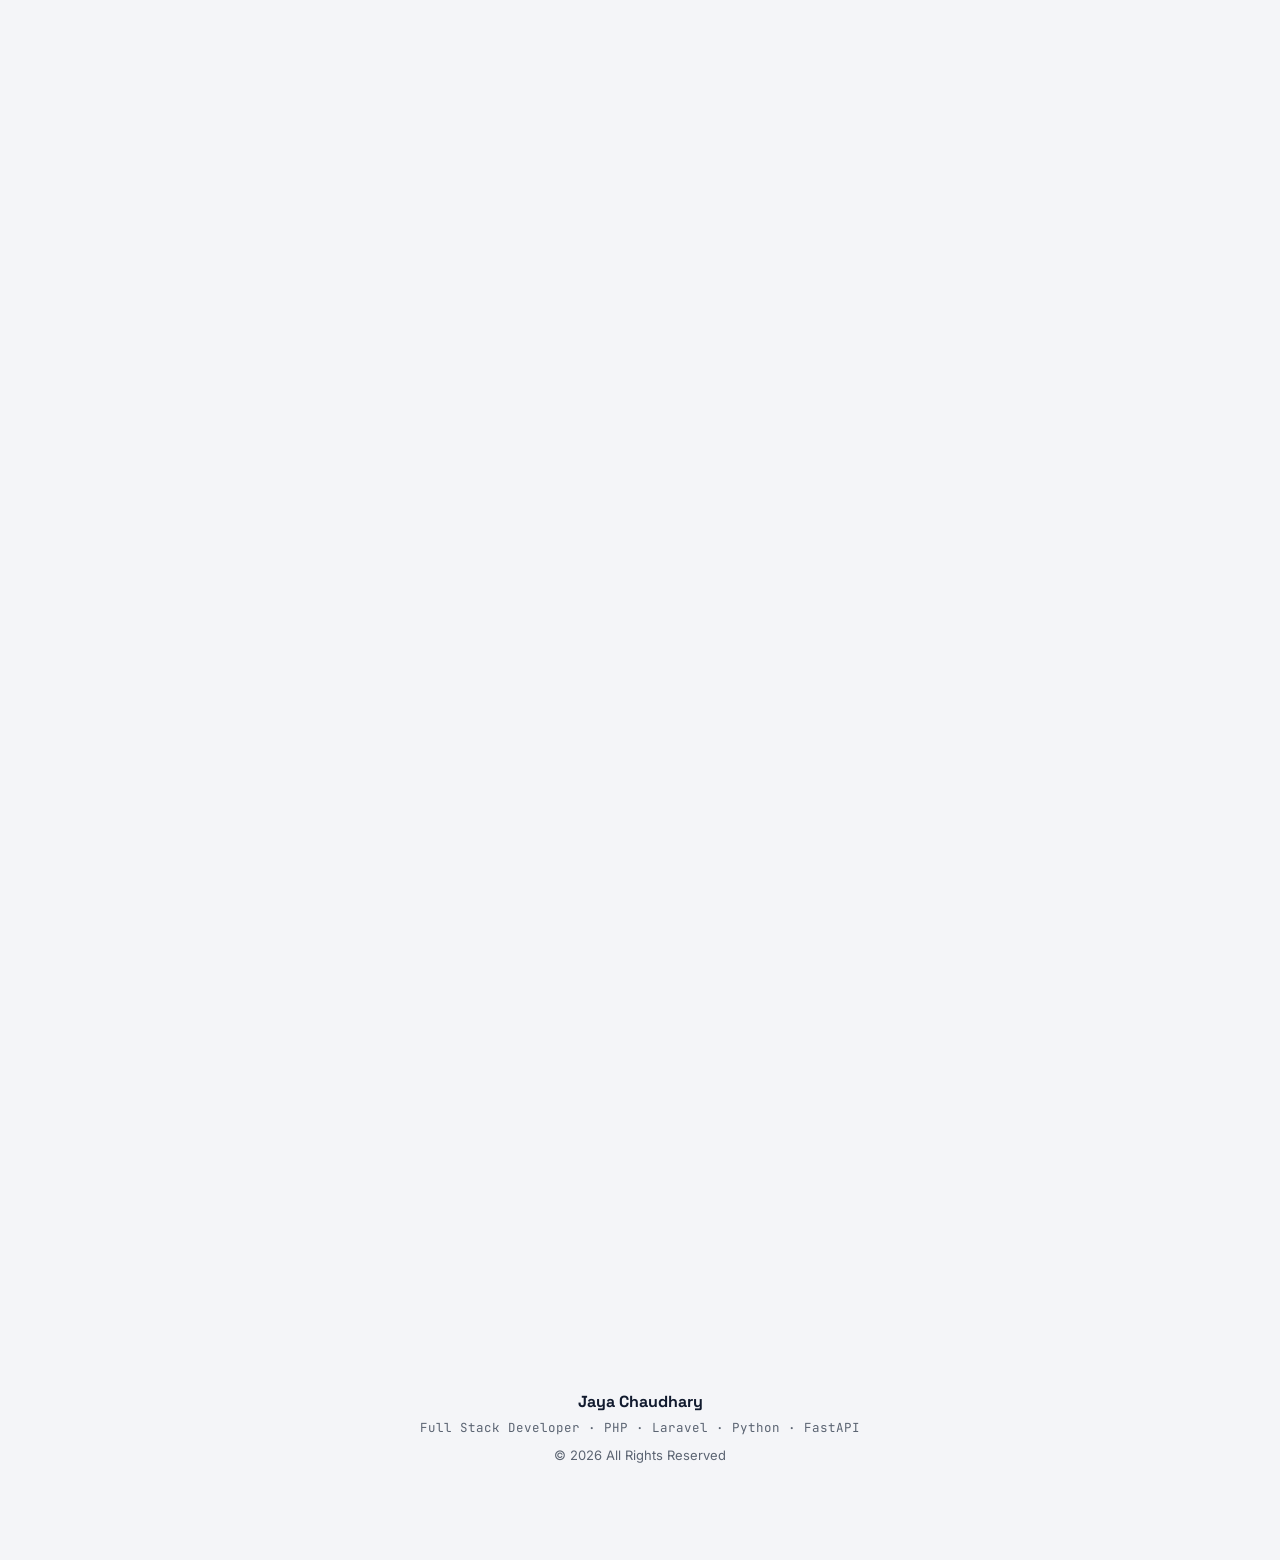
==== commit e611d1d8: "Refactor HTML structure and update styles" ====
--- a/index.html
+++ b/index.html
@@ -7,271 +7,7 @@
 <link rel="preconnect" href="https://fonts.googleapis.com">
 <link rel="preconnect" href="https://fonts.gstatic.com" crossorigin>
 <link href="https://fonts.googleapis.com/css2?family=Space+Grotesk:wght@400;500;600;700&family=Inter:wght@400;500;600;700&family=JetBrains+Mono:wght@400;500;600&display=swap" rel="stylesheet">
-<style>
-  :root{
-    --ink:#080D19;
-    --ink-soft:#111A2E;
-    --paper:#F4F5F8;
-    --panel:#FFFFFF;
-    --accent:#5B6EFF;
-    --accent-dim:#4453E0;
-    --accent2:#1FD48F;
-    --violet:#B76CFF;
-    --muted:#5B6472;
-    --border:#E3E5EC;
-    --code-key:#8FA0FF;
-    --code-str:#5CE0A6;
-    --radius:14px;
-  }
-  *{box-sizing:border-box;}
-  html{scroll-behavior:smooth;}
-  body{
-    margin:0; background:var(--paper); color:var(--ink-soft);
-    font-family:'Inter',sans-serif; padding-bottom:64px; overflow-x:hidden;
-  }
-  h1,h2,h3,h4{font-family:'Space Grotesk',sans-serif; margin:0; letter-spacing:-0.01em;}
-  p{margin:0; color:var(--muted); line-height:1.65;}
-  a{color:inherit; text-decoration:none;}
-  .mono{font-family:'JetBrains Mono',monospace;}
-  .wrap{max-width:1120px; margin:0 auto; padding:0 28px;}
-  .eyebrow{
-    font-family:'JetBrains Mono',monospace; font-size:13px; color:var(--accent-dim);
-    letter-spacing:.04em; display:flex; align-items:center; gap:8px; margin-bottom:14px;
-  }
-  .eyebrow::before{content:"//"; color:var(--border); font-weight:600;}
-  :focus-visible{outline:2px solid var(--accent); outline-offset:3px;}
-
-  /* reveal on scroll */
-  .reveal{opacity:0; transform:translateY(22px); transition:opacity .7s ease, transform .7s ease;}
-  .reveal.in{opacity:1; transform:translateY(0);}
-
-  /* ---------- top mark ---------- */
-  .top-mark{
-    position:fixed; top:24px; left:28px; z-index:40; font-family:'Space Grotesk',sans-serif;
-    font-weight:700; font-size:18px; color:#fff; mix-blend-mode:difference;
-  }
-  .top-mark span{color:var(--accent2);}
-  .top-cta{position:fixed; top:20px; right:28px; z-index:40;}
-  .btn{
-    display:inline-flex; align-items:center; gap:8px; font-family:'Inter',sans-serif;
-    font-weight:600; font-size:14.5px; padding:11px 20px; border-radius:999px;
-    border:1.5px solid transparent; cursor:pointer;
-    transition:transform .15s ease, box-shadow .15s ease, background .15s ease, border-color .15s ease;
-  }
-  .btn-primary{background:var(--accent); color:#fff; box-shadow:0 8px 22px -8px rgba(91,110,255,.65);}
-  .btn-primary:hover{background:var(--accent-dim); transform:translateY(-2px);}
-  .btn-outline{border-color:rgba(255,255,255,.28); background:rgba(255,255,255,.06); color:#fff; backdrop-filter:blur(6px);}
-  .btn-outline:hover{border-color:var(--accent2); color:var(--accent2); transform:translateY(-2px);}
-  .btn-lg{padding:15px 30px; font-size:16px;}
-
-  /* ---------- hero (dark, gradient mesh) ---------- */
-  .hero{
-    position:relative; padding:150px 0 130px; background:var(--ink); overflow:hidden;
-  }
-  .blob{position:absolute; border-radius:50%; filter:blur(90px); opacity:.55; pointer-events:none;}
-  .blob-1{width:480px; height:480px; background:var(--accent); top:-160px; left:-140px;}
-  .blob-2{width:420px; height:420px; background:var(--violet); bottom:-180px; right:-120px; opacity:.4;}
-  .blob-3{width:280px; height:280px; background:var(--accent2); top:40%; right:10%; opacity:.28;}
-  .grid-overlay{
-    position:absolute; inset:0; opacity:.35;
-    background-image:linear-gradient(rgba(255,255,255,.045) 1px, transparent 1px),
-                      linear-gradient(90deg, rgba(255,255,255,.045) 1px, transparent 1px);
-    background-size:44px 44px;
-    mask-image:radial-gradient(circle at 50% 30%, #000 0%, transparent 70%);
-  }
-  .hero-grid{position:relative; z-index:2; display:grid; grid-template-columns:1fr auto; gap:56px; align-items:center;}
-  .hero .role{
-    font-family:'JetBrains Mono',monospace; font-size:14.5px; color:var(--accent2);
-    margin-bottom:18px; display:flex; align-items:center; gap:8px;
-  }
-  .dot-live{width:8px; height:8px; border-radius:50%; background:var(--accent2); box-shadow:0 0 0 4px rgba(31,212,143,.22);}
-  .hero h1{font-size:46px; line-height:1.15; font-weight:700; color:#fff; max-width:560px;}
-  .hero h1 .grad{
-    background:linear-gradient(100deg, var(--accent2), var(--accent) 60%, var(--violet));
-    -webkit-background-clip:text; background-clip:text; color:transparent;
-  }
-  .hero p.lead{font-size:16.5px; max-width:460px; margin-top:20px; color:#9AA4C2;}
-  .hero-ctas{display:flex; gap:14px; margin-top:34px;}
-
-  /* orbit avatar */
-  .orbit-wrap{position:relative; width:340px; height:340px; display:flex; align-items:center; justify-content:center;}
-  .avatar-core{position:relative; width:168px; height:168px; z-index:3;}
-  .avatar-glow{
-    position:absolute; inset:-14px; border-radius:50%;
-    background:conic-gradient(from 180deg, var(--accent), var(--accent2), var(--violet), var(--accent));
-    filter:blur(2px); animation:hueSpin 8s linear infinite;
-  }
-  @keyframes hueSpin{ to{ transform:rotate(360deg); } }
-  .avatar-core img{
-    position:relative; width:100%; height:100%; border-radius:50%; object-fit:cover; display:block;
-    border:5px solid var(--ink); z-index:2;
-  }
-  .orbit-ring{
-    position:absolute; inset:0; animation:spin 26s linear infinite;
-    transition:animation-duration .4s ease;
-  }
-  @keyframes spin{ to{ transform:rotate(360deg); } }
-  .icon-slot{
-    position:absolute; top:50%; left:50%; width:0; height:0;
-    --radius:150px;
-    transform:translate(-50%,-50%) rotate(var(--angle)) translateX(var(--radius));
-    transition:transform .4s ease;
-  }
-  .icon-inner{
-    transform:rotate(calc(-1 * var(--angle)));
-    animation:spinReverse 26s linear infinite;
-    transition:animation-duration .4s ease;
-  }
-  @keyframes spinReverse{ to{ transform:rotate(calc(-1 * var(--angle) - 360deg)); } }
-  .chip-badge{
-    width:56px; height:56px; border-radius:50%;
-    background:rgba(255,255,255,.06); border:1px solid rgba(255,255,255,.14);
-    backdrop-filter:blur(8px);
-    display:flex; align-items:center; justify-content:center; flex-direction:column;
-    font-size:20px; box-shadow:0 8px 18px -8px rgba(0,0,0,.5);
-    transition:transform .25s ease, background .25s ease, box-shadow .25s ease;
-    position:relative;
-  }
-  .chip-badge .tag{
-    position:absolute; bottom:-22px; left:50%; transform:translateX(-50%);
-    font-family:'JetBrains Mono',monospace; font-size:10px; color:#9AA4C2;
-    white-space:nowrap; opacity:0; transition:opacity .2s ease;
-  }
-  .chip-badge:hover{
-    transform:scale(1.18); background:rgba(255,255,255,.14);
-    box-shadow:0 0 24px -4px var(--accent2);
-  }
-  .chip-badge:hover .tag{opacity:1;}
-
-  .orbit-wrap:hover .orbit-ring{animation-duration:9s;}
-  .orbit-wrap:hover .icon-inner{animation-duration:9s;}
-  .orbit-wrap:hover .icon-slot{--radius:172px;}
-  .orbit-wrap:hover .avatar-glow{animation-duration:3s;}
-
-  /* ---------- stats ---------- */
-  .stats{background:var(--ink-soft); border-top:1px solid rgba(255,255,255,.06);}
-  .stats .wrap{display:grid; grid-template-columns:repeat(4,1fr); padding:36px 28px;}
-  .stat{text-align:center; padding:0 12px; border-left:1px solid rgba(255,255,255,.09);}
-  .stat:first-child{border-left:none;}
-  .stat h3{font-size:32px; background:linear-gradient(100deg,#fff,var(--accent2)); -webkit-background-clip:text; background-clip:text; color:transparent;}
-  .stat .label{font-family:'JetBrains Mono',monospace; font-size:11.5px; color:#8891AC; margin-top:6px; letter-spacing:.03em;}
-
-  /* ---------- sections generic ---------- */
-  section.block{padding:88px 0;}
-  .block-head{display:flex; justify-content:space-between; align-items:flex-end; margin-bottom:44px; gap:20px; flex-wrap:wrap;}
-  .block-head h2{font-size:30px;}
-
-  /* services */
-  .services-grid{display:grid; grid-template-columns:repeat(4,1fr); gap:20px;}
-  .service-card{
-    background:var(--panel); border:1px solid var(--border); border-left:3px solid var(--accent);
-    border-radius:10px; padding:26px 22px; transition:transform .22s ease, box-shadow .22s ease, border-color .22s ease;
-  }
-  .service-card:hover{transform:translateY(-6px); box-shadow:0 20px 34px -18px rgba(74,92,255,.35); border-left-color:var(--accent2);}
-  .service-card .icon{font-size:24px; margin-bottom:14px; display:block;}
-  .service-card h4{font-size:16.5px; margin-bottom:10px;}
-  .service-card p{font-size:14px;}
-
-  /* projects */
-  .projects-grid{display:grid; grid-template-columns:repeat(2,1fr); gap:20px;}
-  .project-card{
-    background:var(--panel); border:1px solid var(--border); border-radius:var(--radius);
-    padding:28px; transition:transform .22s ease, box-shadow .22s ease;
-  }
-  .project-card:hover{transform:translateY(-6px); box-shadow:0 22px 38px -18px rgba(11,18,32,.25);}
-  .project-card h3{font-size:19px; margin-bottom:10px;}
-  .project-card p{font-size:14.5px; margin-bottom:18px;}
-  .import-line{
-    font-family:'JetBrains Mono',monospace; font-size:12.5px; color:var(--muted);
-    background:var(--paper); border:1px solid var(--border); border-radius:8px;
-    padding:9px 12px; overflow-x:auto; white-space:nowrap;
-  }
-  .import-line .kw{color:var(--accent-dim); font-weight:600;}
-  .import-line .mod{color:#1CA672;}
-
-  /* stack */
-  .stack-groups{display:grid; grid-template-columns:repeat(3,1fr); gap:28px;}
-  .stack-group h4{
-    font-family:'JetBrains Mono',monospace; font-size:12.5px; color:var(--muted);
-    text-transform:uppercase; letter-spacing:.06em; margin-bottom:14px;
-  }
-  .chip-row{display:flex; flex-wrap:wrap; gap:9px;}
-  .chip{
-    font-family:'JetBrains Mono',monospace; font-size:13px;
-    background:var(--panel); border:1px solid var(--border); border-radius:7px;
-    padding:7px 12px; display:flex; align-items:center; gap:7px;
-    transition:transform .18s ease, border-color .18s ease;
-  }
-  .chip:hover{transform:translateY(-3px); border-color:var(--accent);}
-  .chip::before{content:""; width:6px; height:6px; border-radius:50%; background:var(--accent);}
-
-  /* cta */
-  .cta-block{
-    position:relative; background:var(--ink); border-radius:20px; padding:64px 48px; text-align:center; overflow:hidden;
-  }
-  .cta-block::before{
-    content:""; position:absolute; width:360px; height:360px; border-radius:50%;
-    background:var(--accent); filter:blur(100px); opacity:.35; top:-120px; left:50%; transform:translateX(-50%);
-  }
-  .cta-block h2{position:relative; color:#fff; font-size:32px; max-width:560px; margin:0 auto 14px;}
-  .cta-block p{position:relative; color:#9AA4BE; max-width:460px; margin:0 auto;}
-  .cta-block .btn-primary{position:relative; margin-top:28px;}
-
-  /* footer */
-  footer{padding:50px 0 30px; text-align:center;}
-  footer h5{font-family:'Space Grotesk',sans-serif; font-size:16px; margin-bottom:6px;}
-  footer p{font-size:13px; color:var(--muted);}
-  footer .stack-line{font-family:'JetBrains Mono',monospace; font-size:12.5px; margin:6px 0;}
-
-  /* ---------- status bar ---------- */
-  .status-bar{
-    position:fixed; bottom:0; left:0; right:0; z-index:50; background:var(--ink); color:#C7CEE0;
-    display:flex; align-items:center; justify-content:space-between; padding:0 18px; height:40px;
-    font-family:'JetBrains Mono',monospace; font-size:12.5px; border-top:1px solid #1C2740;
-  }
-  .status-left, .status-right{display:flex; align-items:center; gap:18px;}
-  .status-left .live{display:flex; align-items:center; gap:7px; color:var(--accent2);}
-  .status-bar a{color:#9AA4BE; transition:color .15s ease;}
-  .status-bar a:hover{color:#fff;}
-  .status-sep{color:#334063;}
-
-  /* ---------- responsive ---------- */
-  @media (max-width: 900px){
-    .hero-grid{grid-template-columns:1fr; gap:60px; text-align:center;}
-    .hero h1{max-width:100%;}
-    .hero p.lead{margin-left:auto; margin-right:auto;}
-    .hero-ctas{justify-content:center;}
-    .orbit-wrap{margin:0 auto;}
-  }
-  @media (max-width: 860px){
-    .top-mark{top:16px; left:16px; font-size:16px;}
-    .top-cta{top:14px; right:16px;}
-    .top-cta .btn{padding:9px 14px; font-size:13px;}
-    .hero{padding:110px 0 70px;}
-    .hero h1{font-size:32px;}
-    .orbit-wrap{width:280px; height:280px;}
-    .avatar-core{width:130px; height:130px;}
-    .icon-slot{--radius:118px;}
-    .orbit-wrap:hover .icon-slot{--radius:132px;}
-    .chip-badge{width:46px; height:46px; font-size:16px;}
-    .stats .wrap{grid-template-columns:repeat(2,1fr); row-gap:24px;}
-    .stat:nth-child(3){border-left:none;}
-    .services-grid{grid-template-columns:1fr 1fr;}
-    .projects-grid{grid-template-columns:1fr;}
-    .stack-groups{grid-template-columns:1fr; gap:20px;}
-    .cta-block{padding:44px 24px;}
-    .status-bar{font-size:11px; padding:0 12px; gap:8px;}
-    .status-left{gap:10px;}
-    .status-right{gap:10px;}
-    .status-right .hide-mobile{display:none;}
-  }
-  @media (max-width: 520px){
-    .services-grid{grid-template-columns:1fr;}
-  }
-  @media (prefers-reduced-motion: reduce){
-    *{animation:none !important; transition:none !important;}
-  }
-</style>
+<link href="css/style.css" rel="stylesheet">
 </head>
 <body>
 
@@ -281,7 +17,7 @@
 </div>
 
 <!-- HERO -->
-<section class="hero">
+<section class="hero dark-banner">
   <div class="blob blob-1"></div>
   <div class="blob blob-2"></div>
   <div class="blob blob-3"></div>
@@ -378,7 +114,7 @@
   </div>
 </section>
 
-<!-- PROJECTS -->
+<!-- FEATURED PROJECTS -->
 <section class="block reveal" id="projects" style="background:var(--panel); border-top:1px solid var(--border); border-bottom:1px solid var(--border);">
   <div class="wrap">
     <div class="block-head">
@@ -386,7 +122,7 @@
         <div class="eyebrow">projects</div>
         <h2>Featured work</h2>
       </div>
-      <a class="btn btn-outline" style="border-color:var(--border); background:var(--panel); color:var(--ink-soft);" href="projects.html">See all projects</a>
+      <a class="btn btn-outline on-light" href="projects.html">See all projects</a>
     </div>
     <div class="projects-grid">
       <div class="project-card">
@@ -480,7 +216,7 @@
   <div class="status-right">
     <a href="#services" class="hide-mobile">Services</a>
     <span class="status-sep hide-mobile">|</span>
-    <a href="#projects">Projects</a>
+    <a href="#projects" class="active">Projects</a>
     <span class="status-sep">|</span>
     <a href="#stack" class="hide-mobile">Stack</a>
     <span class="status-sep hide-mobile">|</span>
@@ -488,12 +224,6 @@
   </div>
 </div>
 
-<script>
-  const io = new IntersectionObserver((entries) => {
-    entries.forEach(e => { if (e.isIntersecting) e.target.classList.add('in'); });
-  }, { threshold: 0.15 });
-  document.querySelectorAll('.reveal').forEach(el => io.observe(el));
-</script>
-
+<script src="js/script.js"></script>
 </body>
 </html>
--- a/css/style.css
+++ b/css/style.css
@@ -0,0 +1,333 @@
+/* =========================================================
+   Jaya Chaudhary — shared site styles (index.html + projects.html)
+   ========================================================= */
+
+:root{
+  --ink:#080D19;
+  --ink-soft:#111A2E;
+  --paper:#F4F5F8;
+  --panel:#FFFFFF;
+  --accent:#5B6EFF;
+  --accent-dim:#4453E0;
+  --accent2:#1FD48F;
+  --violet:#B76CFF;
+  --amber:#FFB020;
+  --muted:#5B6472;
+  --border:#E3E5EC;
+  --radius:14px;
+}
+
+*{box-sizing:border-box;}
+html{scroll-behavior:smooth;}
+body{
+  margin:0; background:var(--paper); color:var(--ink-soft);
+  font-family:'Inter',sans-serif; padding-bottom:64px; overflow-x:hidden;
+}
+h1,h2,h3,h4{font-family:'Space Grotesk',sans-serif; margin:0; letter-spacing:-0.01em;}
+p{margin:0; color:var(--muted); line-height:1.65;}
+a{color:inherit; text-decoration:none;}
+img{max-width:100%; display:block;}
+.mono{font-family:'JetBrains Mono',monospace;}
+.wrap{max-width:1120px; margin:0 auto; padding:0 28px;}
+.eyebrow{
+  font-family:'JetBrains Mono',monospace; font-size:13px; color:var(--accent-dim);
+  letter-spacing:.04em; display:flex; align-items:center; gap:8px; margin-bottom:14px;
+}
+.eyebrow::before{content:"//"; color:var(--border); font-weight:600;}
+:focus-visible{outline:2px solid var(--accent); outline-offset:3px;}
+
+/* reveal on scroll */
+.reveal{opacity:0; transform:translateY(22px); transition:opacity .7s ease, transform .7s ease;}
+.reveal.in{opacity:1; transform:translateY(0);}
+
+/* ---------- top mark / top cta ---------- */
+.top-mark{
+  position:fixed; top:24px; left:28px; z-index:40; font-family:'Space Grotesk',sans-serif;
+  font-weight:700; font-size:18px; color:#fff; mix-blend-mode:difference;
+}
+.top-mark span{color:var(--accent2);}
+.top-cta{position:fixed; top:20px; right:28px; z-index:40;}
+
+.btn{
+  display:inline-flex; align-items:center; gap:8px; font-family:'Inter',sans-serif;
+  font-weight:600; font-size:14.5px; padding:11px 20px; border-radius:999px;
+  border:1.5px solid transparent; cursor:pointer;
+  transition:transform .15s ease, box-shadow .15s ease, background .15s ease, border-color .15s ease;
+}
+.btn-primary{background:var(--accent); color:#fff; box-shadow:0 8px 22px -8px rgba(91,110,255,.65);}
+.btn-primary:hover{background:var(--accent-dim); transform:translateY(-2px);}
+.btn-outline{border-color:rgba(255,255,255,.28); background:rgba(255,255,255,.06); color:#fff; backdrop-filter:blur(6px);}
+.btn-outline:hover{border-color:var(--accent2); color:var(--accent2); transform:translateY(-2px);}
+.btn-outline.on-light{border-color:var(--border); background:var(--panel); color:var(--ink-soft);}
+.btn-outline.on-light:hover{border-color:var(--accent); color:var(--accent-dim);}
+.btn-sm{padding:9px 16px; font-size:13px;}
+.btn-lg{padding:15px 30px; font-size:16px;}
+.btn-block{width:100%; justify-content:center;}
+
+/* ---------- dark banner base (used by full hero + small page banner) ---------- */
+.dark-banner{
+  position:relative; background:var(--ink); overflow:hidden;
+}
+.blob{position:absolute; border-radius:50%; filter:blur(90px); opacity:.55; pointer-events:none;}
+.blob-1{width:480px; height:480px; background:var(--accent); top:-160px; left:-140px;}
+.blob-2{width:420px; height:420px; background:var(--violet); bottom:-180px; right:-120px; opacity:.4;}
+.blob-3{width:280px; height:280px; background:var(--accent2); top:40%; right:10%; opacity:.28;}
+.grid-overlay{
+  position:absolute; inset:0; opacity:.35;
+  background-image:linear-gradient(rgba(255,255,255,.045) 1px, transparent 1px),
+                    linear-gradient(90deg, rgba(255,255,255,.045) 1px, transparent 1px);
+  background-size:44px 44px;
+  mask-image:radial-gradient(circle at 50% 30%, #000 0%, transparent 70%);
+}
+
+/* ---------- home hero ---------- */
+.hero{padding:150px 0 130px;}
+.hero-grid{position:relative; z-index:2; display:grid; grid-template-columns:1fr auto; gap:56px; align-items:center;}
+.hero .role{
+  font-family:'JetBrains Mono',monospace; font-size:14.5px; color:var(--accent2);
+  margin-bottom:18px; display:flex; align-items:center; gap:8px;
+}
+.dot-live{width:8px; height:8px; border-radius:50%; background:var(--accent2); box-shadow:0 0 0 4px rgba(31,212,143,.22);}
+.hero h1{font-size:46px; line-height:1.15; font-weight:700; color:#fff; max-width:560px;}
+.hero h1 .grad{
+  background:linear-gradient(100deg, var(--accent2), var(--accent) 60%, var(--violet));
+  -webkit-background-clip:text; background-clip:text; color:transparent;
+}
+.hero p.lead{font-size:16.5px; max-width:460px; margin-top:20px; color:#9AA4C2;}
+.hero-ctas{display:flex; gap:14px; margin-top:34px;}
+
+/* orbit avatar */
+.orbit-wrap{position:relative; width:340px; height:340px; display:flex; align-items:center; justify-content:center;}
+.avatar-core{position:relative; width:168px; height:168px; z-index:3;}
+.avatar-glow{
+  position:absolute; inset:-14px; border-radius:50%;
+  background:conic-gradient(from 180deg, var(--accent), var(--accent2), var(--violet), var(--accent));
+  filter:blur(2px); animation:hueSpin 8s linear infinite;
+}
+@keyframes hueSpin{ to{ transform:rotate(360deg); } }
+.avatar-core img{
+  position:relative; width:100%; height:100%; border-radius:50%; object-fit:cover; display:block;
+  border:5px solid var(--ink); z-index:2;
+}
+.orbit-ring{ position:absolute; inset:0; animation:spin 26s linear infinite; transition:animation-duration .4s ease; }
+@keyframes spin{ to{ transform:rotate(360deg); } }
+.icon-slot{
+  position:absolute; top:50%; left:50%; width:0; height:0; --radius:150px;
+  transform:translate(-50%,-50%) rotate(var(--angle)) translateX(var(--radius));
+  transition:transform .4s ease;
+}
+.icon-inner{
+  transform:rotate(calc(-1 * var(--angle)));
+  animation:spinReverse 26s linear infinite;
+  transition:animation-duration .4s ease;
+}
+@keyframes spinReverse{ to{ transform:rotate(calc(-1 * var(--angle) - 360deg)); } }
+.chip-badge{
+  width:56px; height:56px; border-radius:50%;
+  background:rgba(255,255,255,.06); border:1px solid rgba(255,255,255,.14);
+  backdrop-filter:blur(8px);
+  display:flex; align-items:center; justify-content:center; flex-direction:column;
+  font-size:20px; box-shadow:0 8px 18px -8px rgba(0,0,0,.5);
+  transition:transform .25s ease, background .25s ease, box-shadow .25s ease;
+  position:relative;
+}
+.chip-badge .tag{
+  position:absolute; bottom:-22px; left:50%; transform:translateX(-50%);
+  font-family:'JetBrains Mono',monospace; font-size:10px; color:#9AA4C2;
+  white-space:nowrap; opacity:0; transition:opacity .2s ease;
+}
+.chip-badge:hover{ transform:scale(1.18); background:rgba(255,255,255,.14); box-shadow:0 0 24px -4px var(--accent2); }
+.chip-badge:hover .tag{opacity:1;}
+.orbit-wrap:hover .orbit-ring{animation-duration:9s;}
+.orbit-wrap:hover .icon-inner{animation-duration:9s;}
+.orbit-wrap:hover .icon-slot{--radius:172px;}
+.orbit-wrap:hover .avatar-glow{animation-duration:3s;}
+
+/* ---------- small page banner (projects.html etc) ---------- */
+.hero-sm{padding:132px 0 64px;}
+.breadcrumb-line{
+  font-family:'JetBrains Mono',monospace; font-size:13px; color:#9AA4C2;
+  display:flex; gap:8px; align-items:center; margin-bottom:18px; position:relative; z-index:2;
+}
+.breadcrumb-line a{color:#9AA4C2; transition:color .15s ease;}
+.breadcrumb-line a:hover{color:var(--accent2);}
+.hero-sm h1{position:relative; z-index:2; color:#fff; font-size:40px;}
+.hero-sm p.lead{position:relative; z-index:2; color:#9AA4C2; max-width:540px; margin-top:14px; font-size:16px;}
+
+/* filter pills */
+.filter-bar{position:relative; z-index:2; display:flex; flex-wrap:wrap; gap:10px; margin-top:32px;}
+.filter-pill{
+  font-family:'JetBrains Mono',monospace; font-size:13px; padding:9px 18px; border-radius:999px;
+  border:1px solid rgba(255,255,255,.18); background:rgba(255,255,255,.05); color:#C7CEE0;
+  cursor:pointer; transition:all .2s ease;
+}
+.filter-pill:hover{border-color:var(--accent2); color:#fff;}
+.filter-pill.active{
+  background:var(--accent); border-color:var(--accent); color:#fff;
+  box-shadow:0 8px 20px -8px rgba(91,110,255,.6);
+}
+
+/* ---------- stats ---------- */
+.stats{background:var(--ink-soft); border-top:1px solid rgba(255,255,255,.06);}
+.stats .wrap{display:grid; grid-template-columns:repeat(4,1fr); padding:36px 28px;}
+.stat{text-align:center; padding:0 12px; border-left:1px solid rgba(255,255,255,.09);}
+.stat:first-child{border-left:none;}
+.stat h3{font-size:32px; background:linear-gradient(100deg,#fff,var(--accent2)); -webkit-background-clip:text; background-clip:text; color:transparent;}
+.stat .label{font-family:'JetBrains Mono',monospace; font-size:11.5px; color:#8891AC; margin-top:6px; letter-spacing:.03em;}
+
+/* ---------- sections generic ---------- */
+section.block{padding:88px 0;}
+.block-head{display:flex; justify-content:space-between; align-items:flex-end; margin-bottom:44px; gap:20px; flex-wrap:wrap;}
+.block-head h2{font-size:30px;}
+
+/* services */
+.services-grid{display:grid; grid-template-columns:repeat(4,1fr); gap:20px;}
+.service-card{
+  background:var(--panel); border:1px solid var(--border); border-left:3px solid var(--accent);
+  border-radius:10px; padding:26px 22px; transition:transform .22s ease, box-shadow .22s ease, border-color .22s ease;
+}
+.service-card:hover{transform:translateY(-6px); box-shadow:0 20px 34px -18px rgba(74,92,255,.35); border-left-color:var(--accent2);}
+.service-card .icon{font-size:24px; margin-bottom:14px; display:block;}
+.service-card h4{font-size:16.5px; margin-bottom:10px;}
+.service-card p{font-size:14px;}
+
+/* home "featured" project cards */
+.projects-grid{display:grid; grid-template-columns:repeat(2,1fr); gap:20px;}
+.project-card{
+  background:var(--panel); border:1px solid var(--border); border-radius:var(--radius);
+  padding:28px; transition:transform .22s ease, box-shadow .22s ease;
+}
+.project-card:hover{transform:translateY(-6px); box-shadow:0 22px 38px -18px rgba(11,18,32,.25);}
+.project-card h3{font-size:19px; margin-bottom:10px;}
+.project-card p{font-size:14.5px; margin-bottom:18px;}
+.import-line{
+  font-family:'JetBrains Mono',monospace; font-size:12.5px; color:var(--muted);
+  background:var(--paper); border:1px solid var(--border); border-radius:8px;
+  padding:9px 12px; overflow-x:auto; white-space:nowrap;
+}
+.import-line .kw{color:var(--accent-dim); font-weight:600;}
+.import-line .mod{color:#1CA672;}
+
+/* stack */
+.stack-groups{display:grid; grid-template-columns:repeat(3,1fr); gap:28px;}
+.stack-group h4{
+  font-family:'JetBrains Mono',monospace; font-size:12.5px; color:var(--muted);
+  text-transform:uppercase; letter-spacing:.06em; margin-bottom:14px;
+}
+.chip-row{display:flex; flex-wrap:wrap; gap:9px;}
+.chip{
+  font-family:'JetBrains Mono',monospace; font-size:13px;
+  background:var(--panel); border:1px solid var(--border); border-radius:7px;
+  padding:7px 12px; display:flex; align-items:center; gap:7px;
+  transition:transform .18s ease, border-color .18s ease;
+}
+.chip:hover{transform:translateY(-3px); border-color:var(--accent);}
+.chip::before{content:""; width:6px; height:6px; border-radius:50%; background:var(--accent);}
+
+/* ---------- projects.html grid ---------- */
+.projects-page-grid{display:grid; grid-template-columns:repeat(3,1fr); gap:22px;}
+.proj-card{
+  background:var(--panel); border:1px solid var(--border); border-radius:var(--radius);
+  overflow:hidden; display:flex; flex-direction:column;
+  transition:transform .22s ease, box-shadow .22s ease;
+}
+.proj-card:hover{transform:translateY(-6px); box-shadow:0 22px 38px -18px rgba(11,18,32,.25);}
+.proj-card.is-hidden{display:none;}
+.proj-thumb{width:100%; aspect-ratio:16/10; object-fit:cover; background:var(--paper);}
+.proj-thumb-fallback{
+  width:100%; aspect-ratio:16/10; position:relative;
+  display:flex; align-items:center; justify-content:center; font-size:42px;
+}
+.proj-thumb-fallback.fb-ecommerce{background:linear-gradient(135deg,var(--accent),var(--accent-dim));}
+.proj-thumb-fallback.fb-telecom{background:linear-gradient(135deg,var(--amber),#FF7A45);}
+.proj-thumb-fallback.fb-ngo{background:linear-gradient(135deg,var(--accent2),#0EA36F);}
+.proj-thumb-fallback.fb-admin{background:linear-gradient(135deg,var(--violet),#7C3AED);}
+.proj-badge{
+  position:absolute; top:12px; right:12px; font-family:'JetBrains Mono',monospace;
+  font-size:10.5px; color:#fff; background:rgba(0,0,0,.28); border:1px solid rgba(255,255,255,.35);
+  padding:4px 10px; border-radius:999px; backdrop-filter:blur(4px);
+}
+.proj-body{padding:22px; display:flex; flex-direction:column; gap:10px; flex:1;}
+.proj-cat{
+  font-family:'JetBrains Mono',monospace; font-size:11px; text-transform:uppercase;
+  letter-spacing:.05em; display:inline-flex; align-items:center; gap:6px;
+  width:fit-content; padding:4px 10px; border-radius:999px;
+}
+.proj-cat.cat-ecommerce{color:var(--accent-dim); background:rgba(91,110,255,.1);}
+.proj-cat.cat-telecom{color:#C9700C; background:rgba(255,176,32,.14);}
+.proj-cat.cat-ngo{color:#128F63; background:rgba(31,212,143,.14);}
+.proj-cat.cat-admin{color:#7C3AED; background:rgba(183,108,255,.14);}
+.proj-body h3{font-size:18px;}
+.proj-body p{font-size:14px; flex:1;}
+.proj-actions{margin-top:8px;}
+
+/* ---------- cta ---------- */
+.cta-block{
+  position:relative; background:var(--ink); border-radius:20px; padding:64px 48px; text-align:center; overflow:hidden;
+}
+.cta-block::before{
+  content:""; position:absolute; width:360px; height:360px; border-radius:50%;
+  background:var(--accent); filter:blur(100px); opacity:.35; top:-120px; left:50%; transform:translateX(-50%);
+}
+.cta-block h2{position:relative; color:#fff; font-size:32px; max-width:560px; margin:0 auto 14px;}
+.cta-block p{position:relative; color:#9AA4BE; max-width:460px; margin:0 auto;}
+.cta-block .btn-primary{position:relative; margin-top:28px;}
+
+/* ---------- footer ---------- */
+footer{padding:50px 0 30px; text-align:center;}
+footer h5{font-family:'Space Grotesk',sans-serif; font-size:16px; margin-bottom:6px;}
+footer p{font-size:13px; color:var(--muted);}
+footer .stack-line{font-family:'JetBrains Mono',monospace; font-size:12.5px; margin:6px 0;}
+
+/* ---------- status bar (fixed bottom nav) ---------- */
+.status-bar{
+  position:fixed; bottom:0; left:0; right:0; z-index:50; background:var(--ink); color:#C7CEE0;
+  display:flex; align-items:center; justify-content:space-between; padding:0 18px; height:40px;
+  font-family:'JetBrains Mono',monospace; font-size:12.5px; border-top:1px solid #1C2740;
+}
+.status-left, .status-right{display:flex; align-items:center; gap:18px;}
+.status-left .live{display:flex; align-items:center; gap:7px; color:var(--accent2);}
+.status-bar a{color:#9AA4BE; transition:color .15s ease;}
+.status-bar a:hover, .status-bar a.active{color:#fff;}
+.status-sep{color:#334063;}
+
+/* ---------- responsive ---------- */
+@media (max-width: 900px){
+  .hero-grid{grid-template-columns:1fr; gap:60px; text-align:center;}
+  .hero h1{max-width:100%;}
+  .hero p.lead{margin-left:auto; margin-right:auto;}
+  .hero-ctas{justify-content:center;}
+  .orbit-wrap{margin:0 auto;}
+  .projects-page-grid{grid-template-columns:repeat(2,1fr);}
+}
+@media (max-width: 860px){
+  .top-mark{top:16px; left:16px; font-size:16px;}
+  .top-cta{top:14px; right:16px;}
+  .top-cta .btn{padding:9px 14px; font-size:13px;}
+  .hero{padding:110px 0 70px;}
+  .hero h1{font-size:32px;}
+  .hero-sm{padding:104px 0 50px;}
+  .hero-sm h1{font-size:30px;}
+  .orbit-wrap{width:280px; height:280px;}
+  .avatar-core{width:130px; height:130px;}
+  .icon-slot{--radius:118px;}
+  .orbit-wrap:hover .icon-slot{--radius:132px;}
+  .chip-badge{width:46px; height:46px; font-size:16px;}
+  .stats .wrap{grid-template-columns:repeat(2,1fr); row-gap:24px;}
+  .stat:nth-child(3){border-left:none;}
+  .services-grid{grid-template-columns:1fr 1fr;}
+  .projects-grid{grid-template-columns:1fr;}
+  .projects-page-grid{grid-template-columns:1fr;}
+  .stack-groups{grid-template-columns:1fr; gap:20px;}
+  .cta-block{padding:44px 24px;}
+  .status-bar{font-size:11px; padding:0 12px; gap:8px;}
+  .status-left{gap:10px;}
+  .status-right{gap:10px;}
+  .status-right .hide-mobile{display:none;}
+}
+@media (max-width: 520px){
+  .services-grid{grid-template-columns:1fr;}
+}
+@media (prefers-reduced-motion: reduce){
+  *{animation:none !important; transition:none !important;}
+}
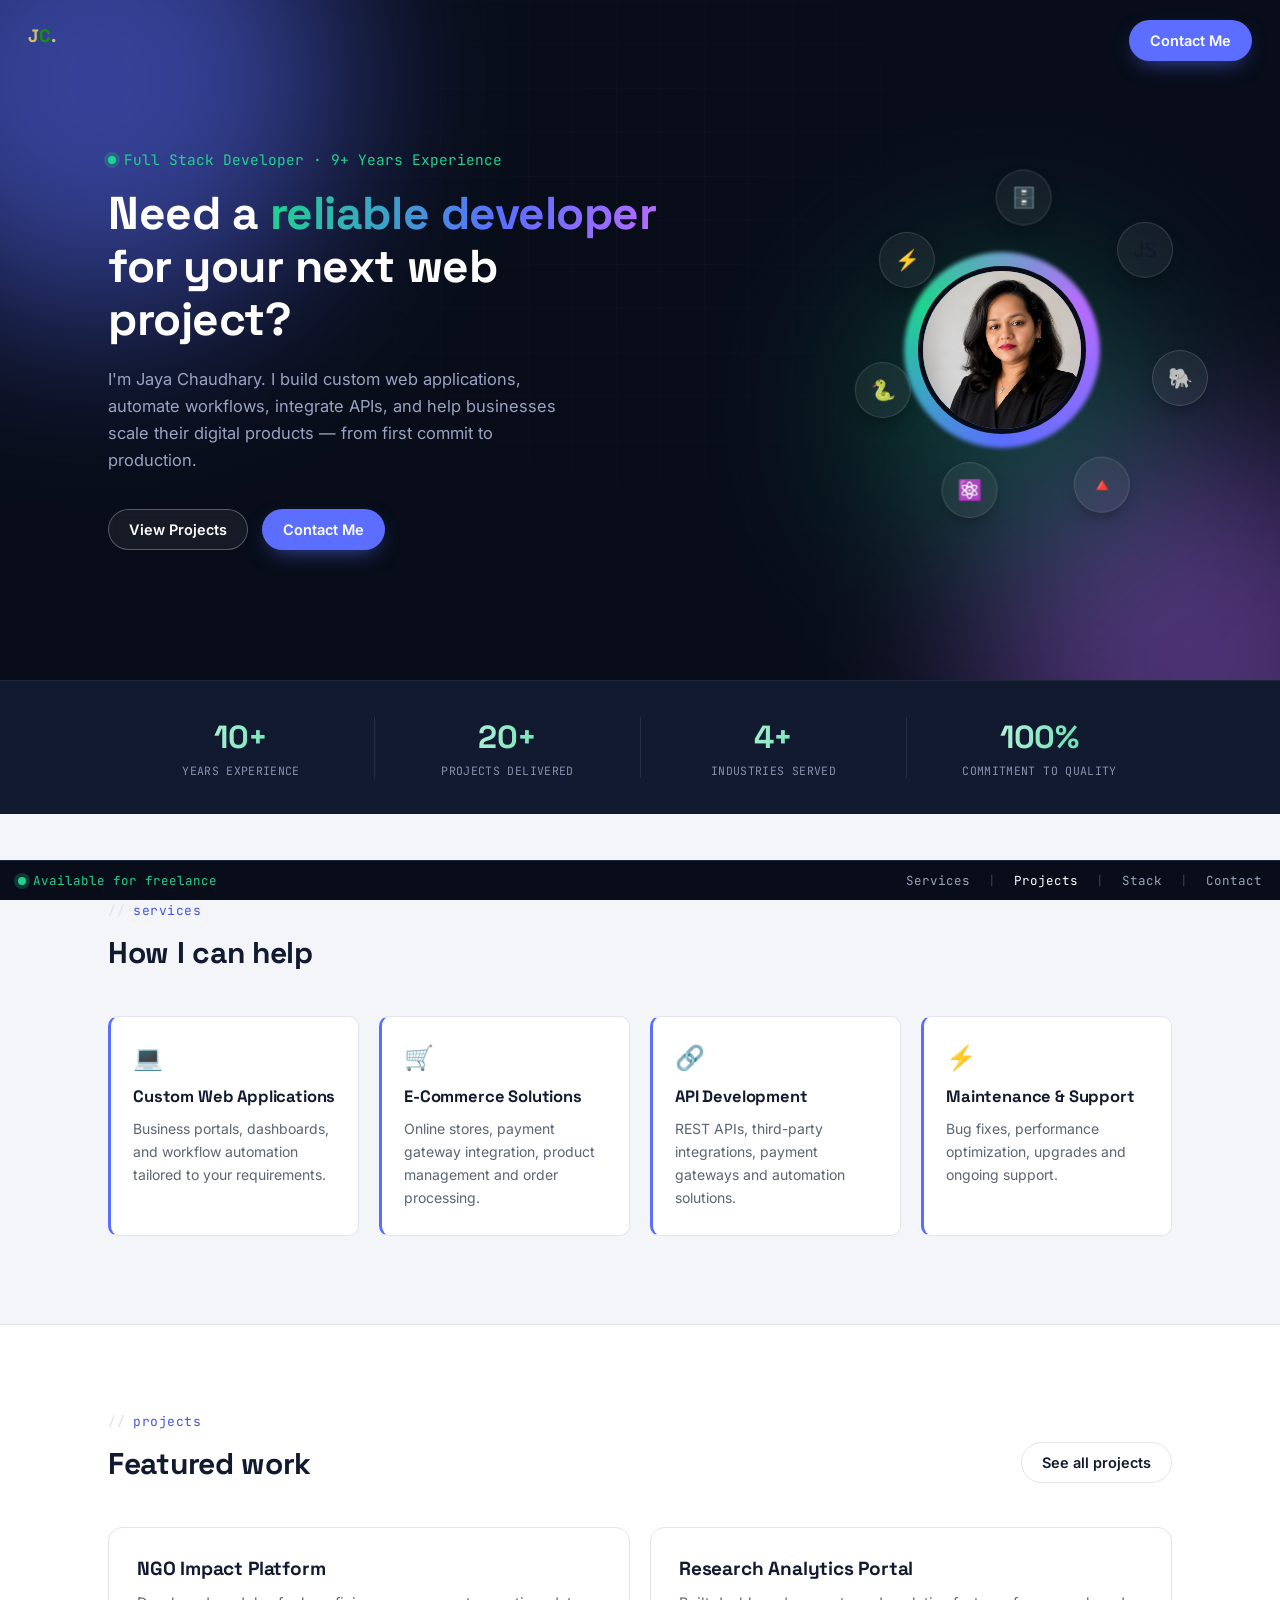
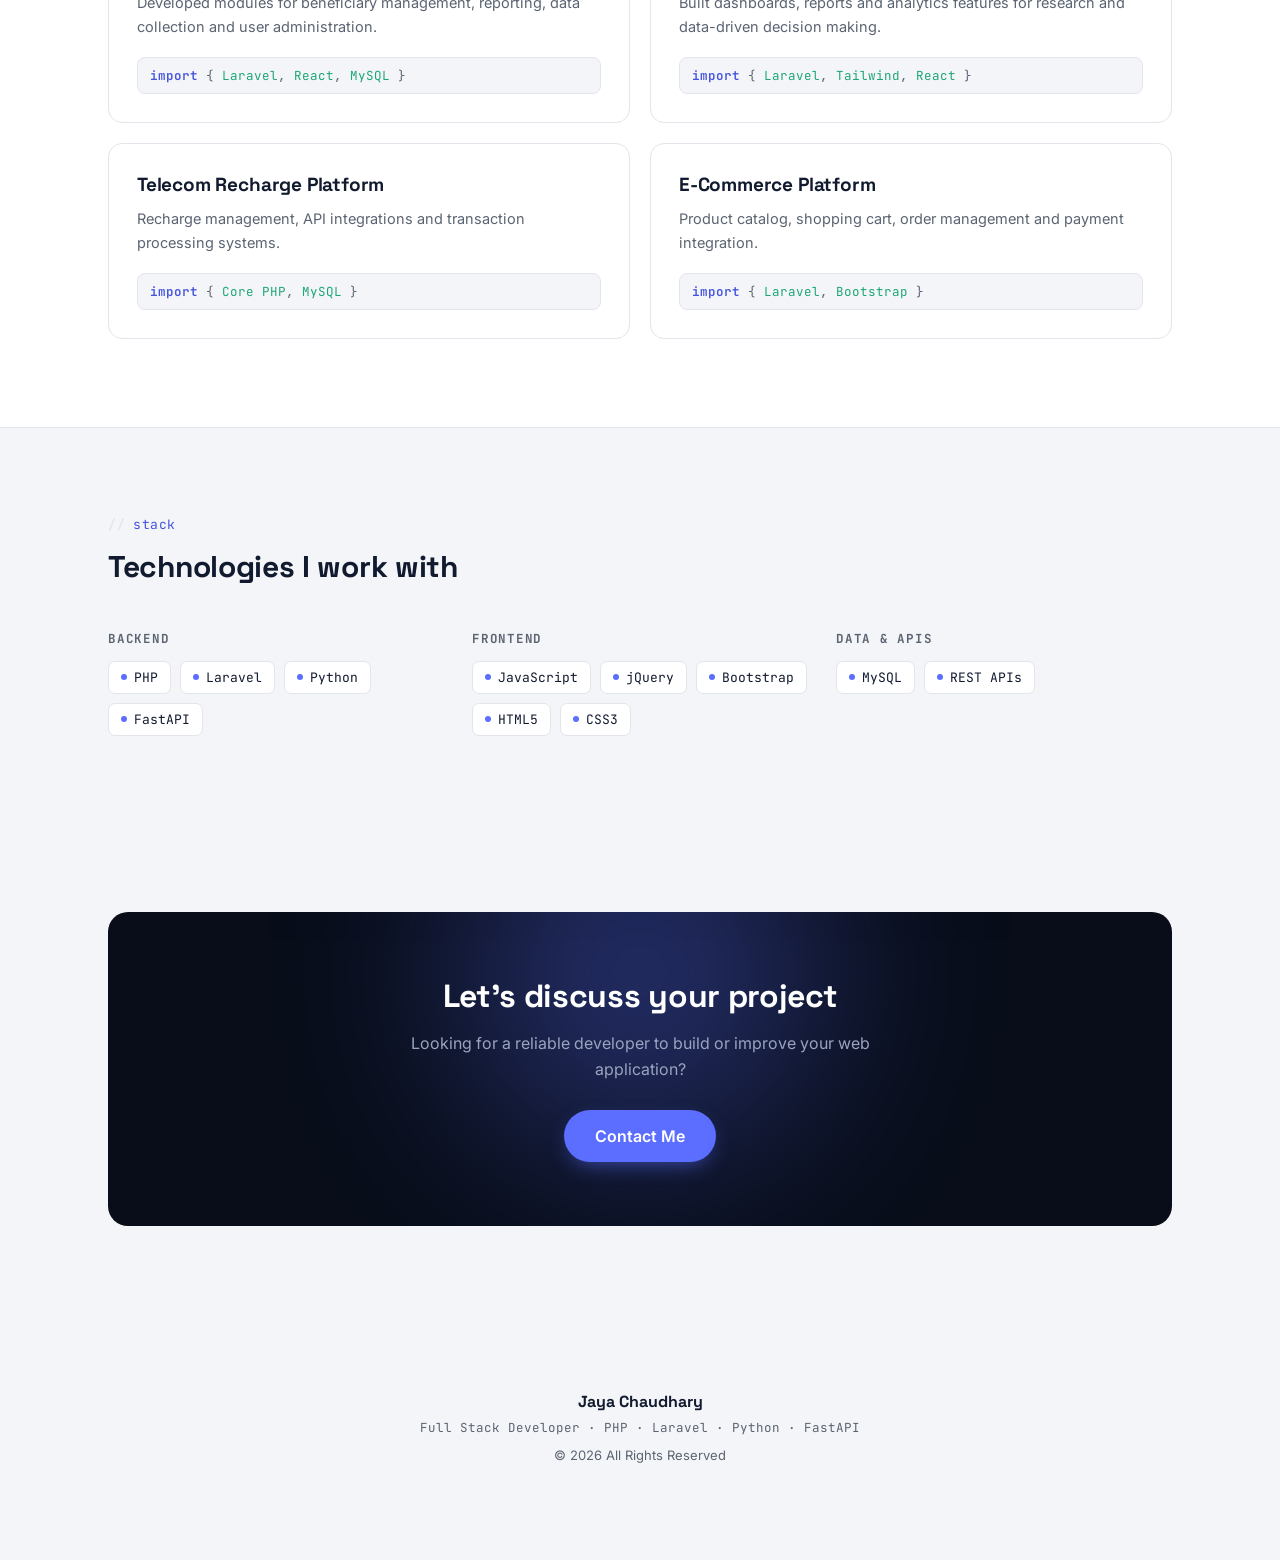
==== commit dba3d8f4: "Fix script source case sensitivity in index.html" ====
--- a/index.html
+++ b/index.html
@@ -224,6 +224,6 @@
   </div>
 </div>
 
-<script src="js/script.js"></script>
+<script src="js/Script.js"></script>
 </body>
 </html>
